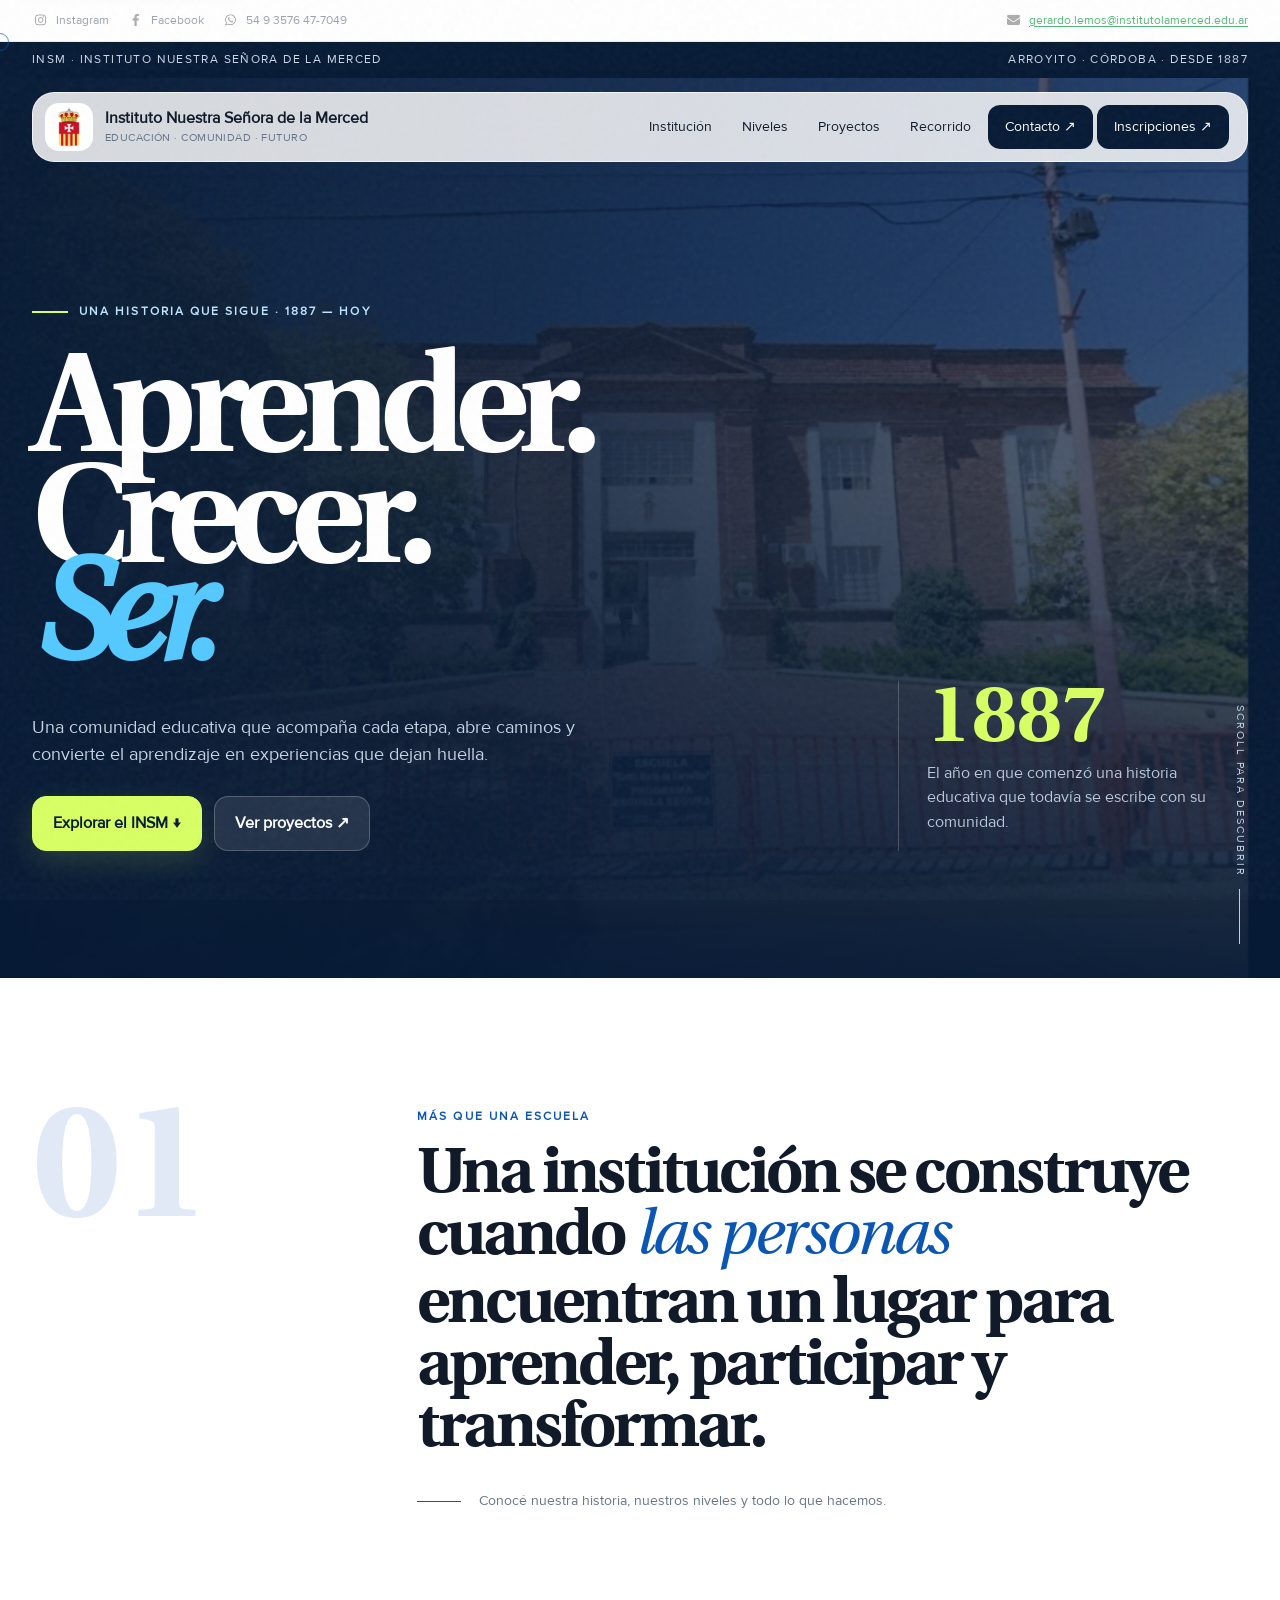
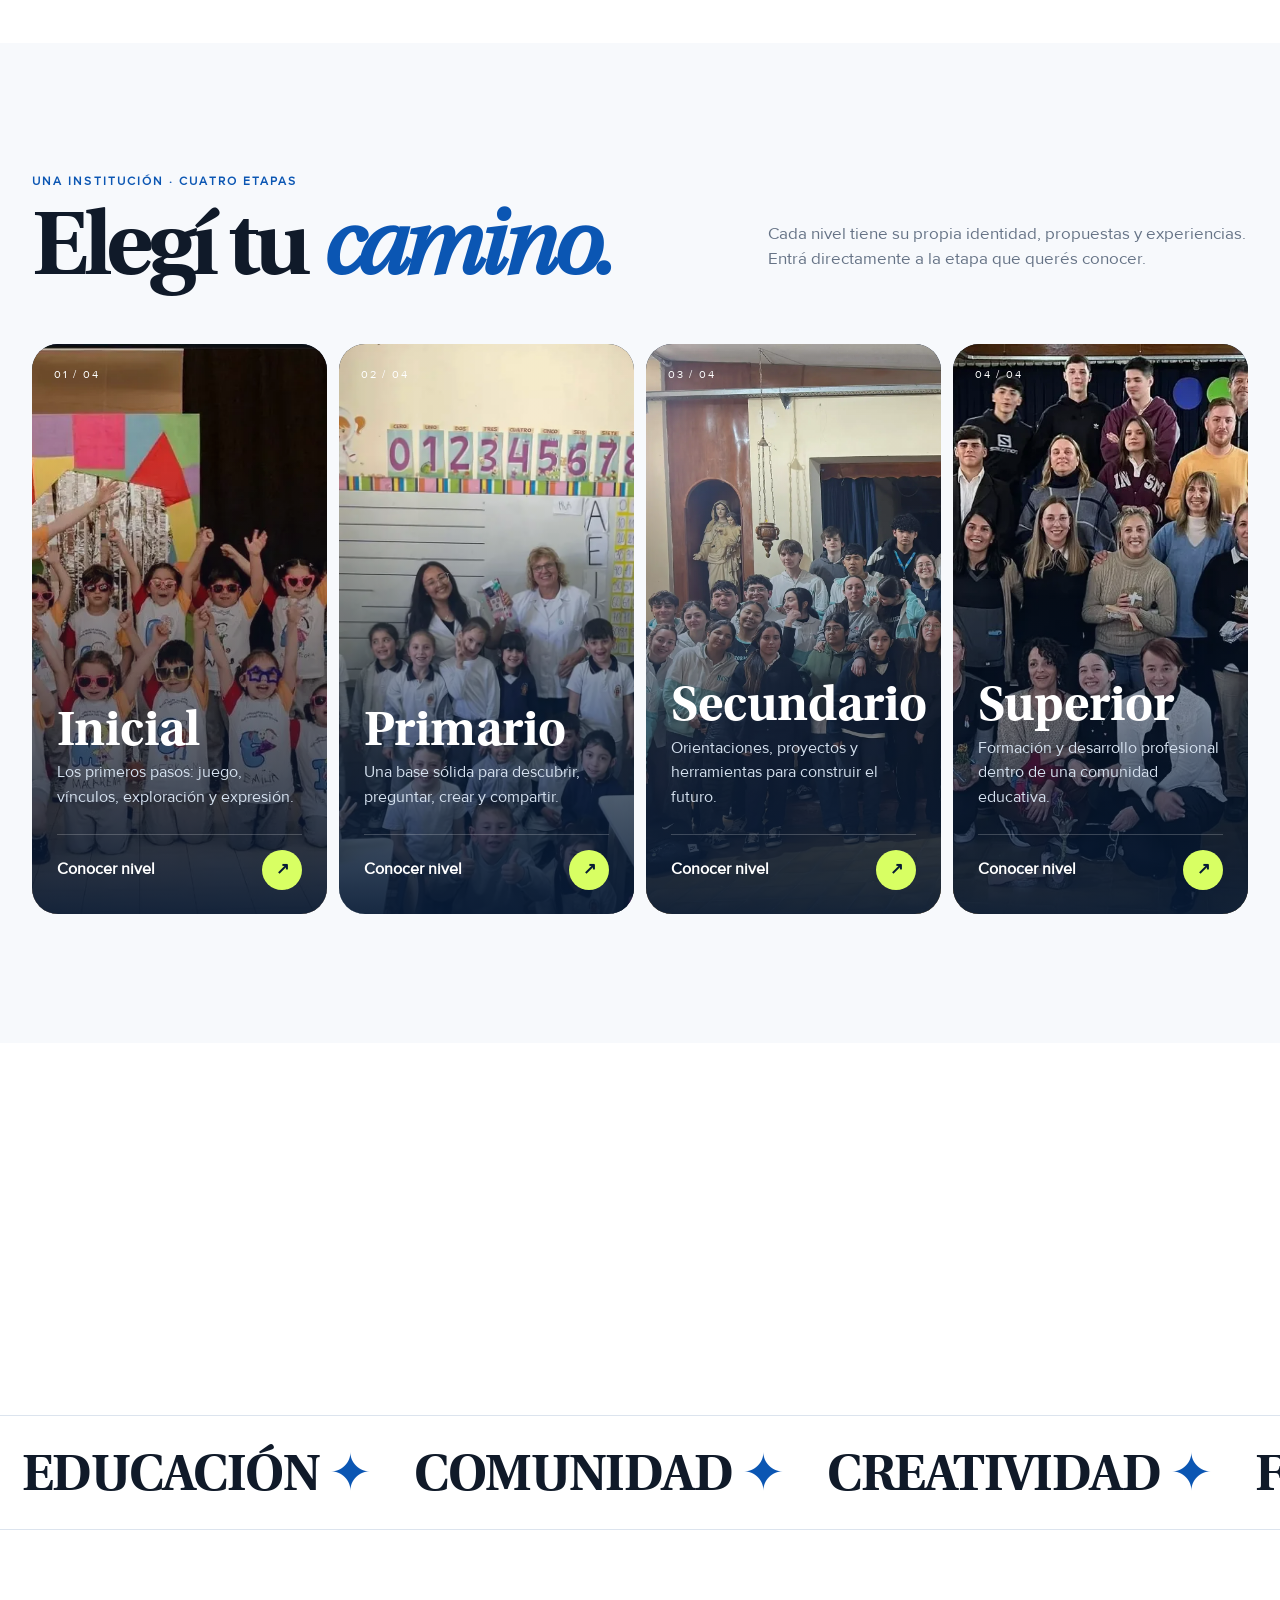
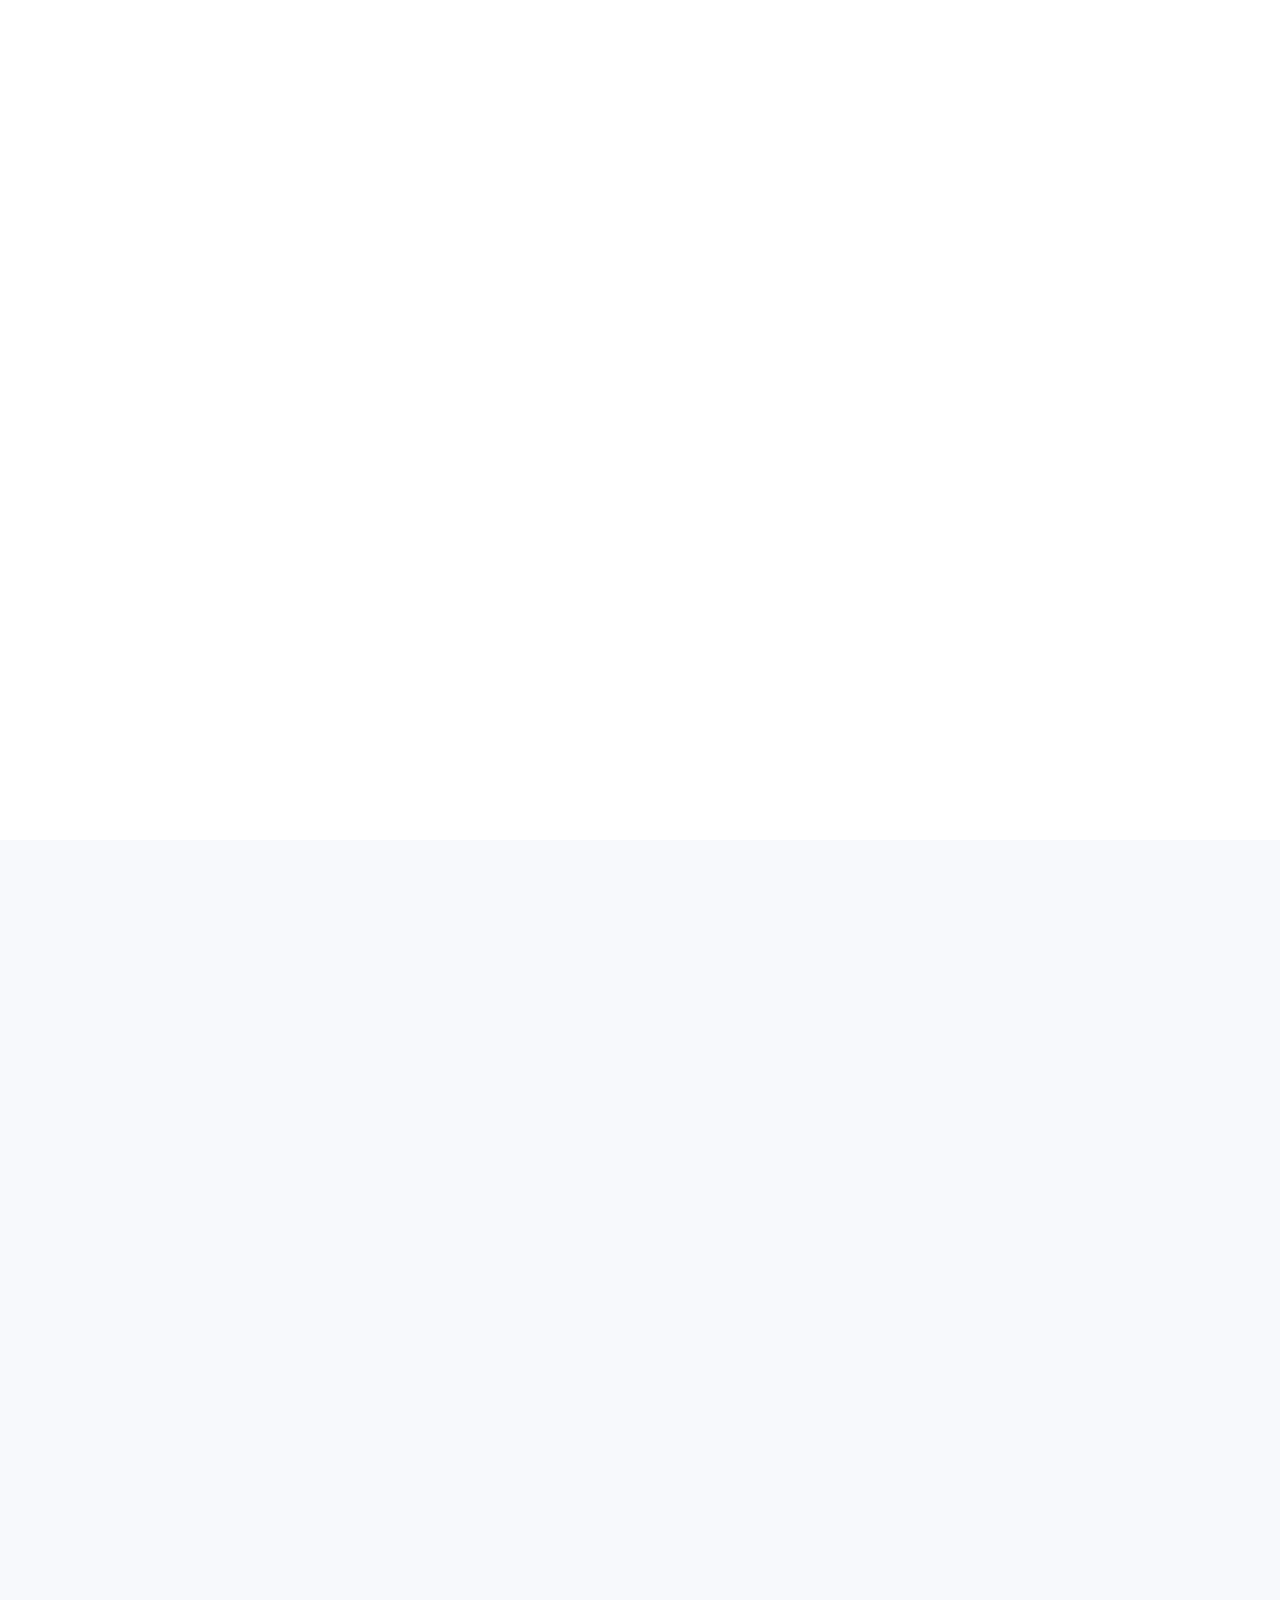
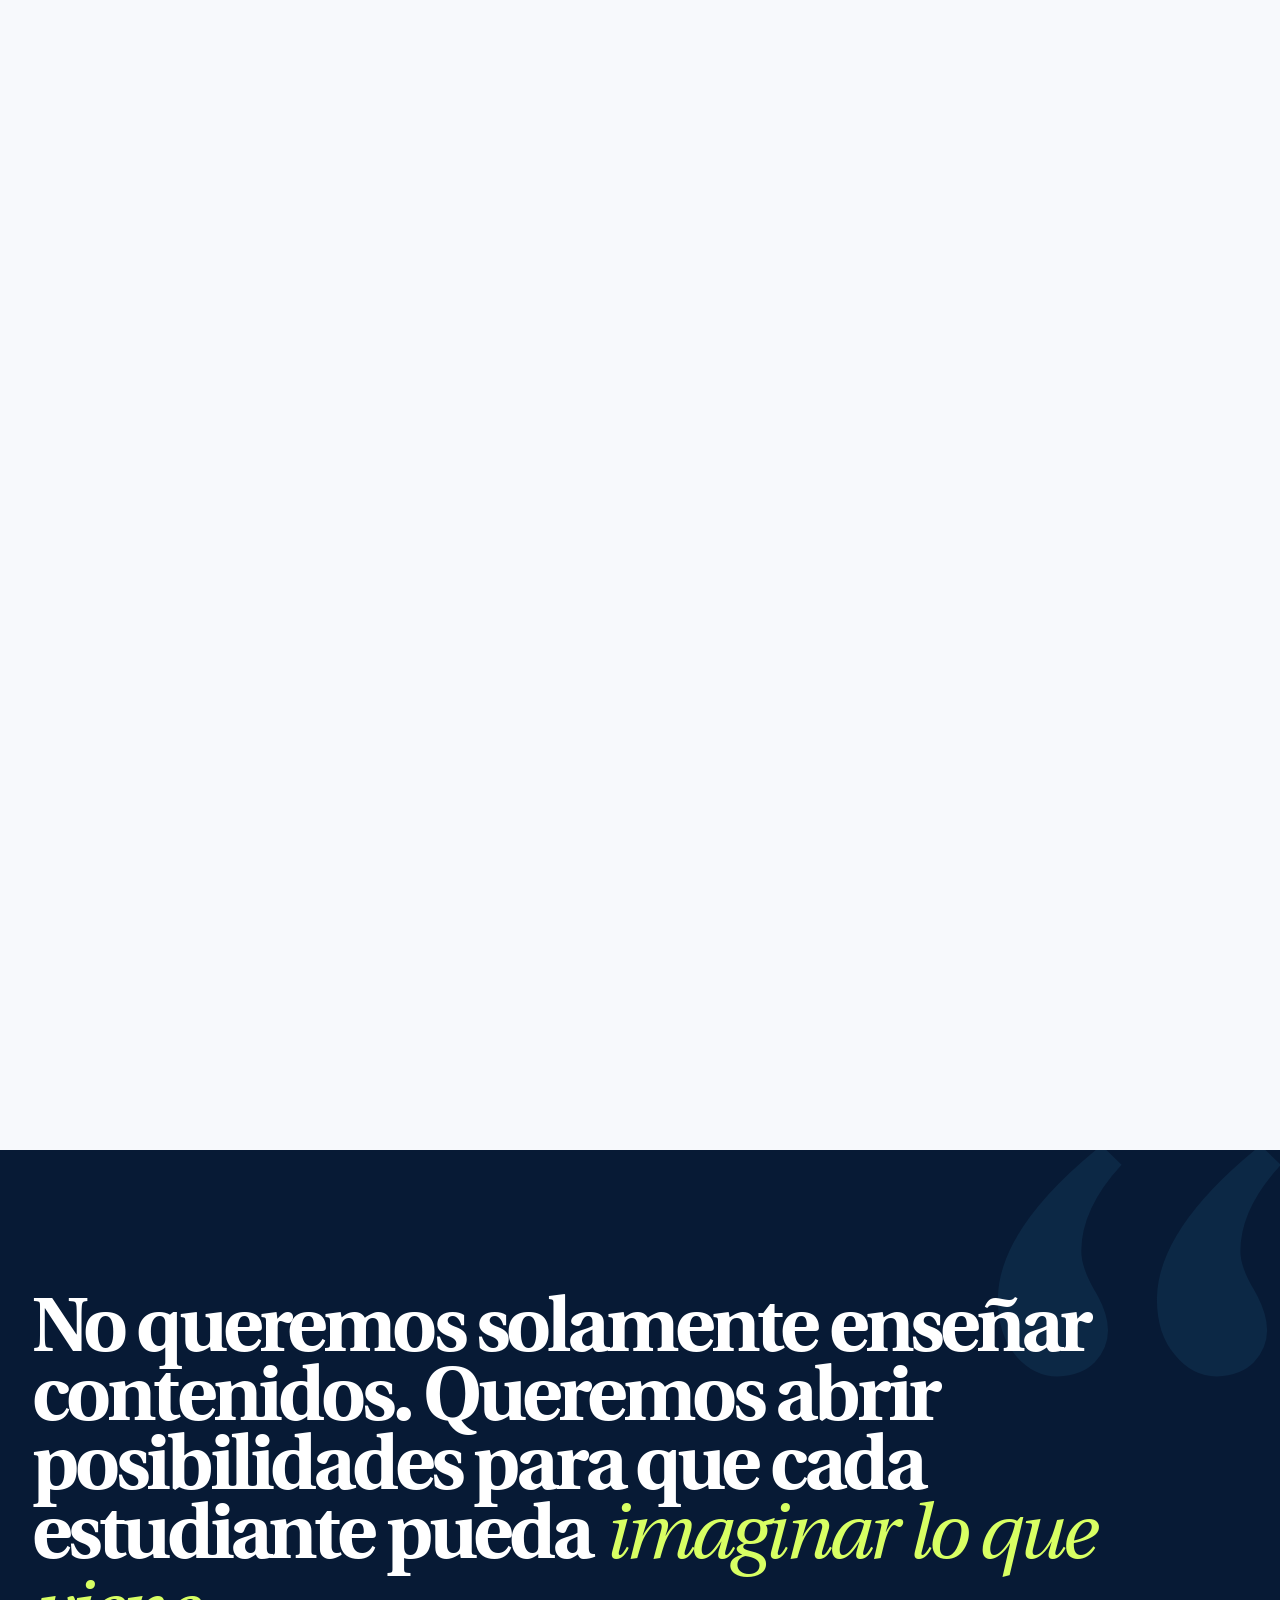
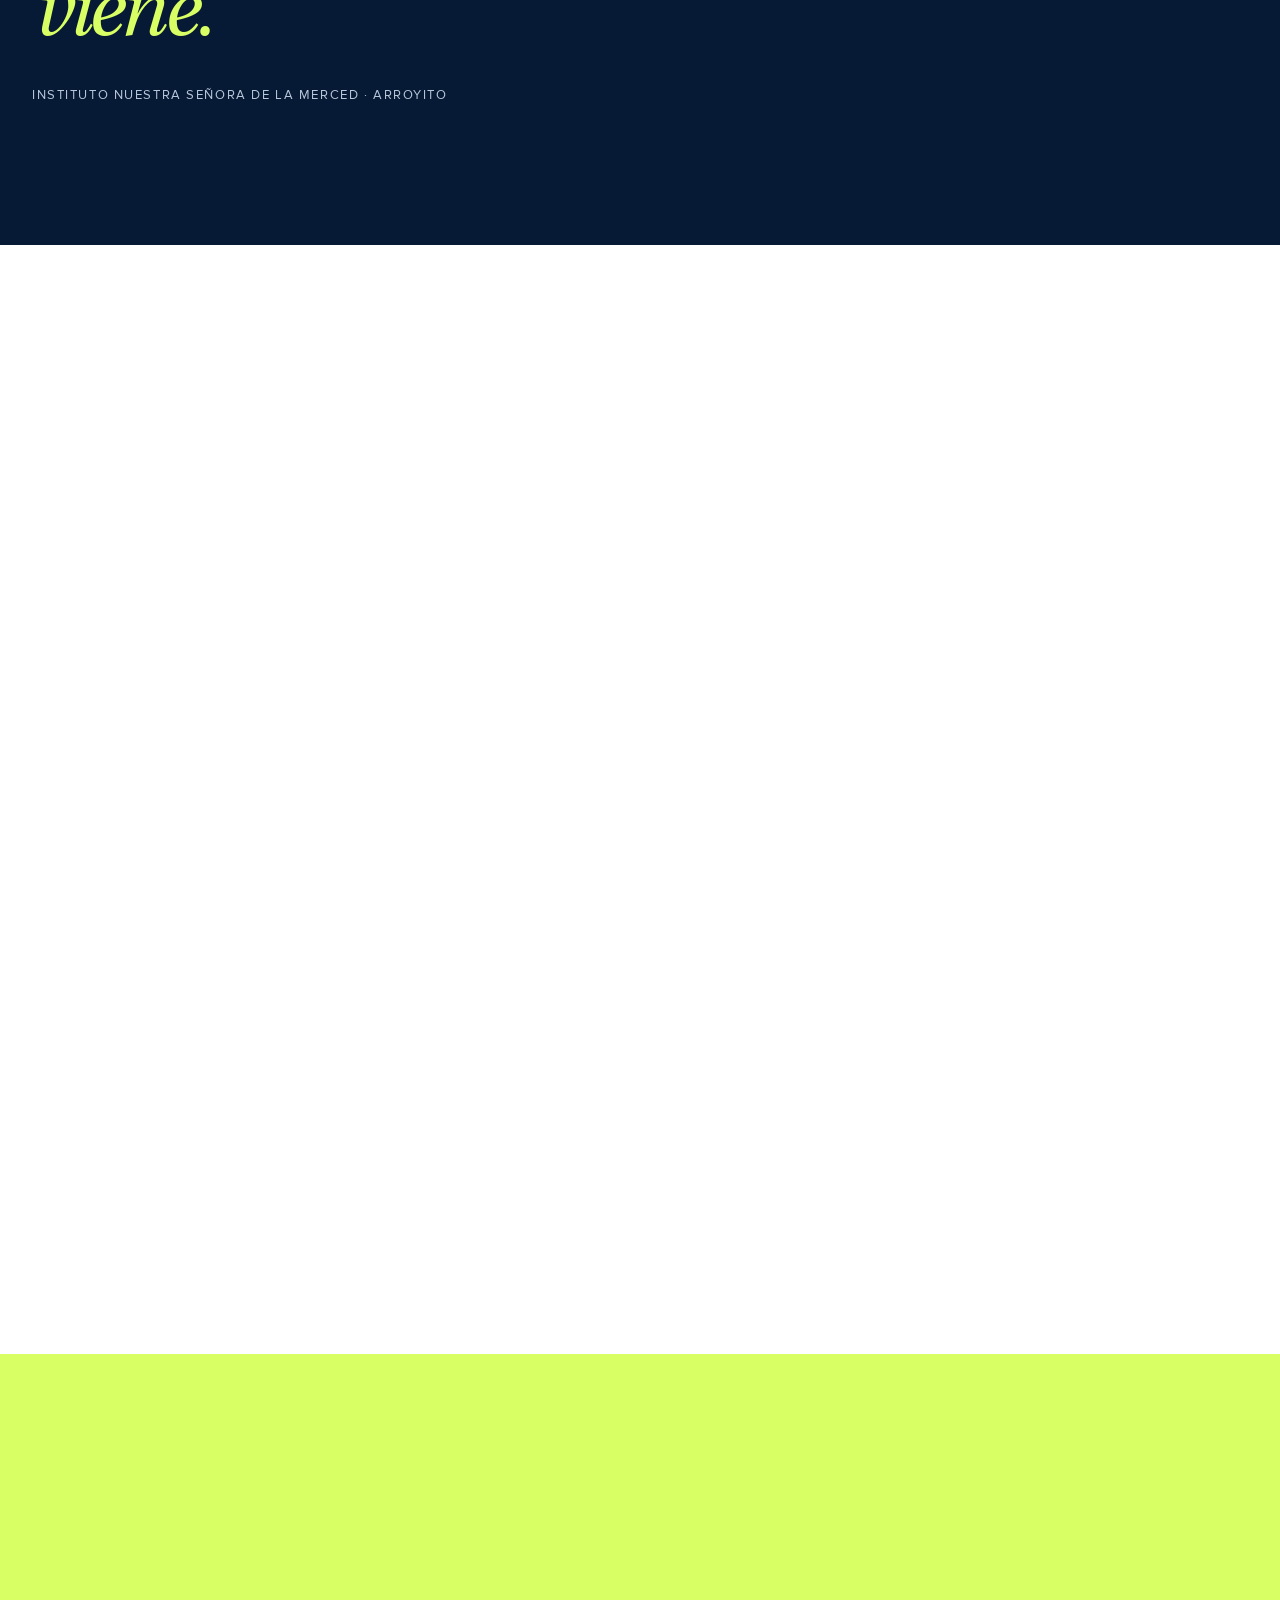
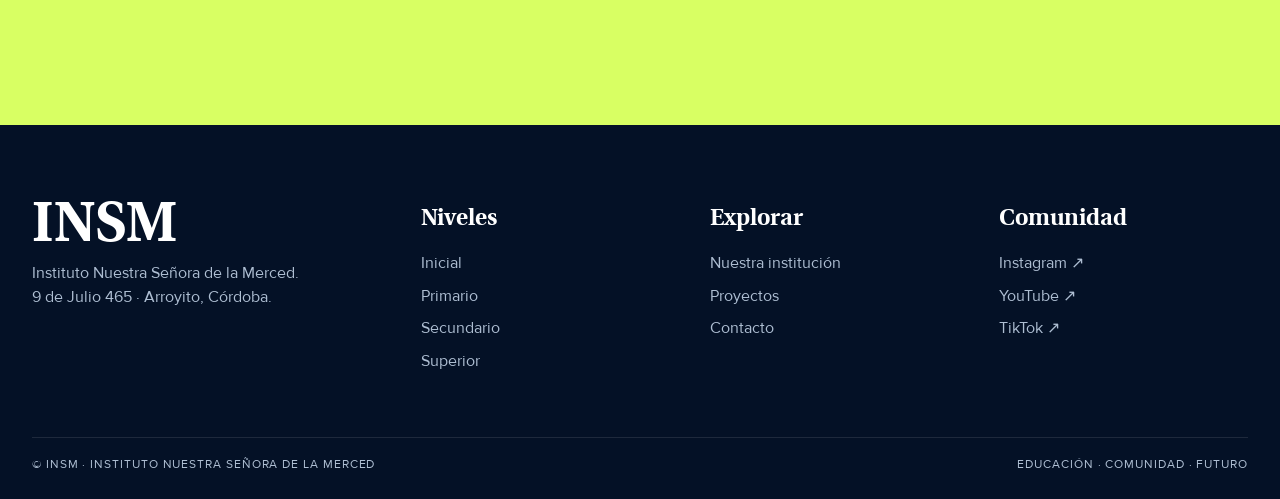
==== index.html @ e82632fb "." ====
<!DOCTYPE html>

<html lang="es">
<head>
<meta charset="utf-8"/>
<meta content="width=device-width, initial-scale=1" name="viewport"/>
<title>INSM · Instituto Nuestra Señora de la Merced · Arroyito</title>
<link href="img/favicon.ico" rel="icon"/>
<link href="modern.css" rel="stylesheet"/>
<meta content="Instituto Nuestra Señora de la Merced de Arroyito, Córdoba. Educación, comunidad, niveles educativos, proyectos e inscripciones." name="description"/><meta content="index,follow,max-image-preview:large" name="robots"/><meta content="#071a35" name="theme-color"/><link href="https://insm.vercel.app/" rel="canonical"/><meta content="website" property="og:type"/><meta content="INSM · Instituto Nuestra Señora de la Merced · Arroyito" property="og:title"><meta content="Instituto Nuestra Señora de la Merced de Arroyito, Córdoba. Educación · Comunidad · Futuro." property="og:description"/><meta content="https://insm.vercel.app/" property="og:url"/><meta content="https://insm.vercel.app/img/entrada.webp" property="og:image"/><meta content="summary_large_image" name="twitter:card"/><meta content="INSM · Instituto Nuestra Señora de la Merced" name="twitter:title"/><meta content="Instituto Nuestra Señora de la Merced · Arroyito, Córdoba" name="twitter:description"/><meta content="https://insm.vercel.app/img/entrada.webp" name="twitter:image"/><script type="application/ld+json">{"@context":"https://schema.org","@type":"EducationalOrganization","name":"Instituto Nuestra Señora de la Merced","alternateName":"INSM","url":"https://insm.vercel.app/","address":{"@type":"PostalAddress","streetAddress":"9 de Julio 465","addressLocality":"Arroyito","addressRegion":"Córdoba","addressCountry":"AR"}}</script></meta><meta content="light" name="color-scheme"/></head>
<body><a class="skip-link" href="#contenido">Saltar al contenido principal</a>
<!-- =========================================
         BARRA SOCIAL Y CONTACTO
    ========================================== -->
<div class="social-contact-bar">
<div class="container social-contact-shell">
<div class="social-group">
<a aria-label="Instagram" href="https://www.instagram.com/mercedariasarroyito/" rel="noopener" target="_blank"><img alt="Instagram" decoding="async" height="64" loading="lazy" src="img/social/instagram.webp" width="64"/>
<span>Instagram</span>
</a>
<a aria-label="Facebook" href="https://www.facebook.com/estilomercedarioarroyito" rel="noopener" target="_blank"><img alt="Facebook" decoding="async" height="64" loading="lazy" src="img/social/facebook.webp" width="64"/>
<span>Facebook</span>
</a>
<a aria-label="WhatsApp" href="https://wa.me/5493576477049" rel="noopener" target="_blank"><img alt="WhatsApp" decoding="async" height="64" loading="lazy" src="img/social/whatsapp.webp" width="64"/>
<span>54 9 3576 47-7049</span>
</a>
</div>
<div class="contact-group">
<a aria-label="Correo electrónico" href="mailto:gerardo.lemos@institutolamerced.edu.ar">
<img alt="Gmail" decoding="async" height="64" loading="lazy" src="img/social/gmail.webp" width="64"/>
<span>
                        gerardo.lemos@institutolamerced.edu.ar
                    </span>
</a>
</div>
</div>
</div>
<div class="progress"></div>
<div class="cursor"></div>
<!-- =========================================
         LÍNEA SUPERIOR
    ========================================== -->
<div class="topline">
<div class="container">
<span>
                INSM · Instituto Nuestra Señora de la Merced
            </span>
<span>
                Arroyito · Córdoba · Desde 1887
            </span>
</div>
</div>
<!-- =========================================
         NAVEGACIÓN
    ========================================== -->
<header class="site-nav">
<div class="container nav-shell">
<a class="brand" href="index.html">
<img alt="INSM" class="brand-mark" decoding="async" fetchpriority="high" height="1800" loading="eager" src="img/logo.webp" width="959"/>
<span class="brand-text">

                    Instituto Nuestra Señora de la Merced

                    <small>
                        EDUCACIÓN · COMUNIDAD · FUTURO
                    </small>
</span>
</a>
<nav aria-label="Navegación principal" class="nav-links">
<a href="NuestroColegio.html">
                    Institución
                </a>
<a href="index.html#niveles">
                    Niveles
                </a>
<a href="Proyectos.html">
                    Proyectos
                </a>
<a href="index.html#recorrido">
                    Recorrido
                </a>
<a class="nav-cta" href="Contacto.html">
                    Contacto ↗
                </a>
<a class="nav-cta" href="Inscripciones.html">
                    Inscripciones ↗
                </a>
</nav>
<button aria-controls="mobileMenu" aria-expanded="false" aria-label="Abrir menú" class="menu-toggle" type="button">
                ☰
            </button>
</div>
</header>
<!-- =========================================
         MENÚ MOBILE
    ========================================== -->
<div class="mobile-menu" id="mobileMenu">
<a href="NuestroColegio.html">
            Institución
        </a>
<a href="index.html#niveles">
            Niveles
        </a>
<a href="Proyectos.html">
            Proyectos
        </a>
<a href="index.html#recorrido">
            Recorrido
        </a>
<a href="Contacto.html">
            Contacto
        </a>
</div>
<main id="contenido">
<!-- =========================================
             HERO
        ========================================== -->
<section class="hero">
<div class="hero-bg">
<img alt="Entrada del Instituto Nuestra Señora de la Merced" data-parallax="" decoding="async" fetchpriority="high" height="697" loading="eager" src="img/entrada.webp" width="1366"/>
</div>
<div class="container hero-grid">
<div class="reveal">
<div class="eyebrow">
                        Una historia que sigue · 1887 — hoy
                    </div>
<h1>
<span class="line">
                            Aprender.
                        </span>
<span class="line">
                            Crecer.
                        </span>
<span class="line blue">
                            Ser.
                        </span>
</h1>
<p class="hero-copy">
                        Una comunidad educativa que acompaña cada etapa,
                        abre caminos y convierte el aprendizaje en
                        experiencias que dejan huella.
                    </p>
<div class="hero-actions">
<a class="btn btn-primary" href="#niveles">
                            Explorar el INSM ↓
                        </a>
<a class="btn btn-ghost" href="Proyectos.html">
                            Ver proyectos ↗
                        </a>
</div>
</div>
<div class="hero-side reveal delay-2">
<div class="number">
                        1887
                    </div>
<p>
                        El año en que comenzó una historia educativa
                        que todavía se escribe con su comunidad.
                    </p>
</div>
</div>
<div class="scroll-cue">
                Scroll para descubrir
            </div>
</section>
<!-- =========================================
             MANIFIESTO
        ========================================== -->
<section class="section white">
<div class="container manifesto">
<div class="manifesto-mark">
                    01
                </div>
<div class="reveal">
<div class="section-label">
                        Más que una escuela
                    </div>
<p class="manifesto-text">

                        Una institución se construye cuando
                        <span>las personas</span>
                        encuentran un lugar para aprender,
                        participar y transformar.

                    </p>
<div class="mini-note">
                        Conocé nuestra historia, nuestros niveles
                        y todo lo que hacemos.
                    </div>
</div>
</div>
</section>
<!-- =========================================
             NIVELES EDUCATIVOS
        ========================================== -->
<section class="section" id="niveles">
<div class="container">
<div class="section-head reveal">
<div>
<div class="section-label">
                            Una institución · cuatro etapas
                        </div>
<h2 class="display">
                            Elegí tu <em>camino.</em>
</h2>
</div>
<p class="section-intro">
                        Cada nivel tiene su propia identidad,
                        propuestas y experiencias. Entrá directamente
                        a la etapa que querés conocer.
                    </p>
</div>
<div class="levels">
<!-- NIVEL INICIAL -->
<a class="level-card reveal" data-tilt="" href="NivelInicial.html">
<span class="num">
                            01 / 04
                        </span>
<img alt="Nivel Inicial" decoding="async" height="771" loading="lazy" src="img/sala2.webp" width="1170"/>
<div class="level-card-content">
<h3>
                                Inicial
                            </h3>
<p>
                                Los primeros pasos: juego, vínculos,
                                exploración y expresión.
                            </p>
<div class="go">
<span>
                                    Conocer nivel
                                </span>
<span>
                                    ↗
                                </span>
</div>
</div>
</a>
<!-- NIVEL PRIMARIO -->
<a class="level-card reveal delay-1" data-tilt="" href="NivelPrimario.html">
<span class="num">
                            02 / 04
                        </span>
<img alt="Nivel Primario" decoding="async" height="1180" loading="lazy" src="img/013_0433.webp" width="1170"/>
<div class="level-card-content">
<h3>
                                Primario
                            </h3>
<p>
                                Una base sólida para descubrir,
                                preguntar, crear y compartir.
                            </p>
<div class="go">
<span>
                                    Conocer nivel
                                </span>
<span>
                                    ↗
                                </span>
</div>
</div>
</a>
<!-- NIVEL SECUNDARIO -->
<a class="level-card reveal delay-2" data-tilt="" href="NivelSecundario.html">
<span class="num">
                            03 / 04
                        </span>
<img alt="Nivel Secundario" decoding="async" height="1800" loading="lazy" src="img/secundario1.webp" width="1013"/>
<div class="level-card-content">
<h3>
                                Secundario
                            </h3>
<p>
                                Orientaciones, proyectos y herramientas
                                para construir el futuro.
                            </p>
<div class="go">
<span>
                                    Conocer nivel
                                </span>
<span>
                                    ↗
                                </span>
</div>
</div>
</a>
<!-- NIVEL SUPERIOR -->
<a class="level-card reveal delay-3" data-tilt="" href="NivelTerciario.html">
<span class="num">
                            04 / 04
                        </span>
<img alt="Nivel Superior" decoding="async" height="824" loading="lazy" src="img/DIA del profesor.webp" width="1139"/>
<div class="level-card-content">
<h3>
                                Superior
                            </h3>
<p>
                                Formación y desarrollo profesional
                                dentro de una comunidad educativa.
                            </p>
<div class="go">
<span>
                                    Conocer nivel
                                </span>
<span>
                                    ↗
                                </span>
</div>
</div>
</a>
</div>
</div>
</section>
<!-- =========================================
             INSCRIPCIONES
        ========================================== -->
<section class="section white">
<div class="container cta-grid">
<div>
<div class="section-label">
                        Nuevo ingreso
                    </div>
<h2>
                        ¿Querés <em>inscribirte?</em>
</h2>
</div>
<div>
<p>
                        Completá una solicitud o consulta de ingreso
                        y elegí entre Inicial, Primario, Secundario
                        o Terciario.
                    </p>
<a class="btn btn-dark" href="Inscripciones.html">
                        Solicitar información ↗
                    </a>
</div>
</div>
</section>
<!-- =========================================
             MARQUEE
        ========================================== -->
<div class="marquee">
<div class="marquee-track">
<span class="marquee-item">
                    EDUCACIÓN <i>✦</i>
</span>
<span class="marquee-item">
                    COMUNIDAD <i>✦</i>
</span>
<span class="marquee-item">
                    CREATIVIDAD <i>✦</i>
</span>
<span class="marquee-item">
                    FUTURO <i>✦</i>
</span>
<span class="marquee-item">
                    EDUCACIÓN <i>✦</i>
</span>
<span class="marquee-item">
                    COMUNIDAD <i>✦</i>
</span>
<span class="marquee-item">
                    CREATIVIDAD <i>✦</i>
</span>
<span class="marquee-item">
                    FUTURO <i>✦</i>
</span>
</div>
</div>
<!-- =========================================
             HISTORIA
        ========================================== -->
<section class="section white">
<div class="container story">
<div class="story-media reveal">
<img alt="Historia del instituto" decoding="async" height="1492" loading="lazy" src="img/Historia.webp" width="930"/>
<div class="story-sticker">
                        DESDE<br/>
                        1887<br/>
                        ✦
                    </div>
</div>
<div class="story-copy reveal delay-1">
<div class="section-label">
                        Nuestra historia
                    </div>
<h3>
                        Una trayectoria que
                        <em>no se queda quieta.</em>
</h3>
<p>
                        El Instituto Nuestra Señora de la Merced nace
                        el 1º de octubre de 1887, fruto de la vocación
                        del Padre José León Torres. Junto a diez
                        religiosas, inició una misión educativa basada
                        en la formación integral y en los valores
                        mercedarios.
                    </p>
<p>
                        Con el paso del tiempo, la institución creció
                        junto a Arroyito, incorporando nuevas propuestas,
                        espacios y generaciones que hicieron de la
                        comunidad parte esencial de su identidad.
                    </p>
<div class="stats">
<div class="stat">
<strong data-count="1887">
                                0
                            </strong>
<span>
                                Año de fundación
                            </span>
</div>
<div class="stat">
<strong>
                                4
                            </strong>
<span>
                                Niveles educativos
                            </span>
</div>
<div class="stat">
<strong>
                                ∞
                            </strong>
<span>
                                Historias compartidas
                            </span>
</div>
</div>
<div class="hero-actions">
<a class="btn btn-dark" href="NuestroColegio.html">
                            Recorrer nuestra historia ↗
                        </a>
</div>
</div>
</div>
</section>
<!-- =========================================
             PROYECTOS
        ========================================== -->
<section class="section">
<div class="container">
<div class="section-head reveal">
<div>
<div class="section-label">
                            Aprender haciendo
                        </div>
<h2 class="display">
                            Ideas que se
                            <em>vuelven realidad.</em>
</h2>
</div>
<a class="btn btn-dark" href="Proyectos.html">
                        Ver todos los proyectos ↗
                    </a>
</div>
<div class="projects" id="projectStrip">
<article class="project-card">
<img alt="Proyecto INSM" decoding="async" height="1125" loading="lazy" src="img/Convivencia.webp" width="1500"/>
<div class="project-body">
<div class="project-meta">
<span>
                                    INSM
                                </span>
<span>
                                    Proyecto
                                </span>
</div>
<h3>
                                Explorá lo que hacen nuestros
                                estudiantes.
                            </h3>
<p>
                                Producciones, experiencias y propuestas
                                que cruzan materias, creatividad y
                                comunidad.
                            </p>
<a class="project-link" href="Proyectos.html">
                                Descubrir
                            </a>
</div>
</article>
</div>
<div class="drag-note">
                    ← Arrastrá para explorar →
                </div>
</div>
</section>
<!-- =========================================
             COMUNIDAD
        ========================================== -->
<section class="split-image">
<div class="photo" style="background-image:url('img/Convivencia.webp')"></div>
<div class="content">
<div class="section-label">
                    Comunidad
                </div>
<h3>
                    Acá, aprender también es
                    <em>compartir.</em>
</h3>
<p>
                    La vida institucional se construye en encuentros,
                    proyectos, viajes, celebraciones, deportes, arte
                    y cada momento que conecta a quienes forman parte
                    del INSM.
                </p>
<div class="pill-row">
<span class="pill">
                        Convivencia
                    </span>
<span class="pill">
                        Arte
                    </span>
<span class="pill">
                        Deporte
                    </span>
<span class="pill">
                        Viajes
                    </span>
<span class="pill">
                        Proyectos
                    </span>
</div>
</div>
</section>
<!-- =========================================
             FRASE
        ========================================== -->
<section class="quote-section">
<div class="container">
<div class="quote reveal">

                    No queremos solamente enseñar contenidos.
                    Queremos abrir posibilidades para que cada
                    estudiante pueda
                    <em>imaginar lo que viene.</em>
</div>
<div class="quote-author">
                    Instituto Nuestra Señora de la Merced · Arroyito
                </div>
</div>
</section>
<!-- =========================================
             RECORRIDO VIRTUAL
        ========================================== -->
<section class="section tour" id="recorrido">
<div class="container">
<div class="section-head reveal">
<div>
<div class="section-label">
                            Conocé nuestros espacios
                        </div>
<h2 class="display">
                            Entrá al <em>INSM.</em>
</h2>
</div>
<p class="section-intro">
                        Recorré virtualmente el establecimiento y
                        descubrí sus espacios desde cualquier
                        dispositivo.
                    </p>
</div>
<div class="tour-frame">
<iframe loading="lazy" src="PrismaWeb/index.html" title="Recorrido virtual INSM"></iframe>
</div>
<div class="tour-controls">
<span>
                        RECORRIDO VIRTUAL
                    </span>
<span>
                        Movete · Explorá · Descubrí
                    </span>
</div>
</div>
</section>
<!-- =========================================
             CONTACTO
        ========================================== -->
<section class="cta">
<div class="container cta-grid">
<div>
<div class="section-label">
                        ¿Querés conocer más?
                    </div>
<h2>
                        Hablemos.
                    </h2>
</div>
<div>
<p>
                        Encontrá la información de contacto,
                        ubicación y canales de comunicación de
                        nuestra comunidad educativa.
                    </p>
<a class="btn" href="Contacto.html">
                        Ir a contacto ↗
                    </a>
</div>
</div>
</section>
</main>
<!-- =========================================
         FOOTER
    ========================================== -->
<footer class="footer">
<div class="container footer-grid">
<div>
<div class="footer-brand">
                    INSM
                </div>
<p>
                    Instituto Nuestra Señora de la Merced.<br/>
                    9 de Julio 465 · Arroyito, Córdoba.
                </p>
</div>
<div>
<h3>
                    Niveles
                </h3>
<a href="NivelInicial.html">
                    Inicial
                </a>
<a href="NivelPrimario.html">
                    Primario
                </a>
<a href="NivelSecundario.html">
                    Secundario
                </a>
<a href="NivelTerciario.html">
                    Superior
                </a>
</div>
<div>
<h3>
                    Explorar
                </h3>
<a href="NuestroColegio.html">
                    Nuestra institución
                </a>
<a href="Proyectos.html">
                    Proyectos
                </a>
<a href="Contacto.html">
                    Contacto
                </a>
</div>
<div>
<h3>
                    Comunidad
                </h3>
<a href="https://www.instagram.com/mercedariasarroyito/" rel="noopener" target="_blank">
                    Instagram ↗
                </a>
<a href="https://www.youtube.com/@INSM.DIGITAL" rel="noopener" target="_blank">
                    YouTube ↗
                </a>
<a href="https://www.tiktok.com/@insm.digital" rel="noopener" target="_blank">
                    TikTok ↗
                </a>
</div>
</div>
<div class="container footer-bottom">
<span>
                © INSM · Instituto Nuestra Señora de la Merced
            </span>
<span>
                Educación · Comunidad · Futuro
            </span>
</div>
</footer>
<!-- =========================================
         JAVASCRIPT GENERAL
    ========================================== -->
<script src="site.js"></script>
<!-- =========================================
         CARGA DINÁMICA DE PROYECTOS
    ========================================== -->
<script>

        fetch('templates/data/index-proyectos.json')

            .then(response => response.json())

            .then(data => {

                const arr = Array.isArray(data)
                    ? data
                    : (
                        data.projects ||
                        data.proyectos ||
                        []
                    );


                const el =
                    document.getElementById('projectStrip');


                el.innerHTML = arr
                    .slice(0, 6)
                    .map((p, i) => `

                        <a
                            class="project-card reveal visible"
                            data-tilt
                            href="templates/Proyecto.html?id=${p.id}"
                        >

                            <img
                                src="${p.image || 'img/Convivencia.webp'}"
                                alt="${p.title || 'Proyecto'}"
                                loading="lazy"
                            >


                            <div class="project-body">

                                <div class="project-meta">

                                    <span>
                                        ${p.displayDate || ''}
                                    </span>

                                    <span>
                                        ${String(i + 1).padStart(2, '0')}
                                    </span>

                                </div>


                                <h3>
                                    ${p.title || 'Proyecto'}
                                </h3>


                                <p>
                                    ${p.summary || ''}
                                </p>


                                <span class="project-link">
                                    Ver proyecto
                                </span>

                            </div>

                        </a>

                    `)
                    .join('');

            })

            .catch(() => {});

    </script>
</body>
</html>
---- modern.css ----
@font-face{font-family:Proxima;src:url('fonts/ProximaNova-Regular.woff2') format('woff2');font-weight:400;font-style:normal;font-display:swap}
@font-face{font-family:Heuristica;src:url('fonts/Heuristica-Bold.woff2') format('woff2');font-weight:800;font-style:normal;font-display:swap}
@font-face{font-family:Heuristica;src:url('fonts/Heuristica-Italic.woff2') format('woff2');font-weight:400;font-style:italic;font-display:swap}
:root{--navy:#071a35;--blue:#0b56b3;--cyan:#54c9ff;--sky:#eaf5ff;--paper:#f7f9fc;--white:#fff;--ink:#101a29;--muted:#667386;--line:#dce4ee;--lime:#d8ff63;--coral:#ff765b;--radius:34px;--ease:cubic-bezier(.2,.8,.2,1);--shadow:0 28px 80px rgba(7,26,53,.14)}
*{box-sizing:border-box}html{scroll-behavior:smooth}body{margin:0;background:var(--paper);color:var(--ink);font-family:Proxima,Arial,sans-serif;line-height:1.55;overflow-x:hidden}body:before{content:"";position:fixed;inset:0;pointer-events:none;z-index:9999;opacity:.055;background-image:url("data:image/svg+xml,%3Csvg viewBox='0 0 180 180' xmlns='http://www.w3.org/2000/svg'%3E%3Cfilter id='n'%3E%3CfeTurbulence type='fractalNoise' baseFrequency='.9' numOctaves='3' stitchTiles='stitch'/%3E%3C/filter%3E%3Crect width='100%25' height='100%25' filter='url(%23n)' opacity='.8'/%3E%3C/svg%3E")}a{color:inherit;text-decoration:none}img{display:block;max-width:100%}button{font:inherit}.container{width:min(1280px,calc(100% - 64px));margin:auto}.topline{height:36px;background:var(--navy);color:#cbd8e9;font-size:.72rem;letter-spacing:.12em;text-transform:uppercase;display:flex;align-items:center}.topline .container{display:flex;justify-content:space-between}.site-nav{position:fixed;top:36px;left:0;right:0;z-index:1000;padding:14px 0;transition:.45s var(--ease)}.site-nav.scrolled{top:0;padding:9px 0}.nav-shell{height:70px;background:rgba(255,255,255,.84);backdrop-filter:blur(22px);border:1px solid rgba(255,255,255,.7);box-shadow:0 12px 40px rgba(7,26,53,.08);border-radius:22px;padding:0 18px 0 12px;display:flex;align-items:center;gap:28px}.brand{display:flex;align-items:center;gap:12px;min-width:270px}.brand-mark{width:48px;height:48px;border-radius:14px;object-fit:contain;background:#fff;padding:4px}.brand-text{font-weight:800;font-size:.98rem;line-height:1.05}.brand-text small{display:block;font-weight:400;color:var(--muted);font-size:.68rem;letter-spacing:.04em;margin-top:5px}.nav-links{display:flex;align-items:center;gap:4px;margin-left:auto}.nav-links>a{font-size:.86rem;padding:10px 13px;border-radius:12px;transition:.25s}.nav-links>a:hover{background:var(--sky);color:var(--blue)}.nav-cta{background:var(--navy)!important;color:white!important;padding:11px 17px!important}.menu-toggle{display:none;border:0;background:var(--navy);color:#fff;border-radius:13px;width:45px;height:45px}.mobile-menu{position:fixed;top:116px;left:20px;right:20px;z-index:999;background:#fff;border:1px solid var(--line);border-radius:22px;padding:16px;box-shadow:var(--shadow);display:none}.mobile-menu.open{display:grid;gap:7px}.mobile-menu a{padding:13px 15px;border-radius:13px;background:var(--paper)}
.progress{position:fixed;top:0;left:0;height:3px;background:var(--lime);z-index:2000;width:0;transform-origin:left}.cursor{position:fixed;width:18px;height:18px;border:1px solid rgba(11,86,179,.65);border-radius:50%;pointer-events:none;z-index:3000;transform:translate(-50%,-50%);transition:width .2s,height .2s,background .2s;display:none}.cursor.big{width:60px;height:60px;background:rgba(84,201,255,.12)}
.hero{min-height:100svh;background:var(--navy);color:white;position:relative;display:flex;align-items:flex-end;overflow:hidden;padding:170px 0 72px}.hero-bg{position:absolute;inset:0;overflow:hidden}.hero-bg img{position:absolute;inset:-4%;width:108%;height:108%;object-fit:cover;opacity:.43;filter:saturate(.9);transform:scale(1.02)}.hero-bg:after{content:"";position:absolute;inset:0;background:linear-gradient(90deg,rgba(7,26,53,.98) 0%,rgba(7,26,53,.72) 38%,rgba(7,26,53,.22) 100%),linear-gradient(0deg,rgba(7,26,53,.9),transparent 55%)}.hero-grid{position:relative;z-index:2;display:grid;grid-template-columns:minmax(0,1.25fr) minmax(280px,.55fr);gap:70px;align-items:end}.eyebrow{display:flex;align-items:center;gap:11px;text-transform:uppercase;letter-spacing:.18em;font-size:.72rem;font-weight:800;color:#bfe4ff}.eyebrow:before{content:"";width:36px;height:2px;background:var(--lime)}.hero h1{font-family:Heuristica,serif;font-size:clamp(5rem,11vw,11.5rem);font-weight:800;line-height:.79;letter-spacing:-.07em;margin:25px 0 34px;max-width:1000px}.hero h1 .line{display:block}.hero h1 .blue{color:var(--cyan);font-style:italic}.hero-copy{font-size:1.1rem;color:#c7d4e5;max-width:600px}.hero-actions{display:flex;gap:12px;flex-wrap:wrap;margin-top:28px}.btn{display:inline-flex;align-items:center;justify-content:center;gap:10px;border-radius:14px;padding:14px 20px;border:1px solid var(--line);font-weight:800;transition:transform .25s var(--ease),background .25s,color .25s,box-shadow .25s}.btn:hover{transform:translateY(-3px)}.btn-primary{background:var(--lime);border-color:var(--lime);color:var(--navy);box-shadow:0 10px 30px rgba(216,255,99,.15)}.btn-dark{background:var(--navy);color:#fff;border-color:var(--navy)}.btn-ghost{background:rgba(255,255,255,.1);border-color:rgba(255,255,255,.22);color:#fff}.hero-side{border-left:1px solid rgba(255,255,255,.2);padding-left:28px}.hero-side .number{font-family:Heuristica;font-size:5rem;line-height:.8;color:var(--lime)}.hero-side p{color:#bac9dc;max-width:280px}.scroll-cue{position:absolute;right:32px;bottom:34px;z-index:3;writing-mode:vertical-rl;text-transform:uppercase;letter-spacing:.18em;font-size:.67rem;color:#bcd0e5;display:flex;gap:12px;align-items:center}.scroll-cue:after{content:"";height:55px;width:1px;background:#bcd0e5}
.section{padding:130px 0}.section.white{background:#fff}.section.dark{background:var(--navy);color:#fff}.section.blue{background:var(--blue);color:#fff}.section-head{display:flex;justify-content:space-between;gap:50px;align-items:end;margin-bottom:54px}.section-label{font-size:.72rem;text-transform:uppercase;letter-spacing:.18em;font-weight:800;color:var(--blue);margin-bottom:13px}.dark .section-label,.blue .section-label{color:var(--lime)}h2.display{font-family:Heuristica;font-size:clamp(3.5rem,7vw,7.5rem);line-height:.86;letter-spacing:-.06em;margin:0}h2.display em{color:var(--blue);font-style:italic}.dark h2.display em,.blue h2.display em{color:var(--cyan)}.section-intro{max-width:480px;color:var(--muted);font-size:1.04rem}.dark .section-intro,.blue .section-intro{color:#c8d7e8}
.manifesto{display:grid;grid-template-columns:.55fr 1.45fr;gap:70px;align-items:start}.manifesto-mark{font-family:Heuristica;font-size:10rem;line-height:.65;color:var(--blue);opacity:.12}.manifesto-text{font-family:Heuristica;font-size:clamp(2.6rem,5vw,5.5rem);line-height:.97;letter-spacing:-.045em;margin:0}.manifesto-text span{color:var(--blue);font-style:italic}.mini-note{margin-top:35px;display:flex;gap:18px;align-items:center;color:var(--muted);font-size:.9rem}.mini-note:before{content:"";width:44px;height:1px;background:var(--blue)}
.levels{display:grid;grid-template-columns:repeat(4,1fr);gap:12px}.level-card{min-height:570px;position:relative;overflow:hidden;border-radius:26px;color:#fff;background:var(--navy);isolation:isolate}.level-card:nth-child(2){transform:translateY(45px)}.level-card:nth-child(4){transform:translateY(85px)}.level-card:before{content:"";position:absolute;inset:0;background:linear-gradient(180deg,rgba(7,26,53,.02) 20%,rgba(7,26,53,.93) 100%);z-index:1}.level-card img{position:absolute;inset:0;width:100%;height:100%;object-fit:cover;transition:transform .9s var(--ease),filter .5s}.level-card:hover img{transform:scale(1.08);filter:saturate(1.1)}.level-card .num{position:absolute;top:22px;left:22px;z-index:2;font-size:.7rem;letter-spacing:.16em}.level-card-content{position:absolute;left:25px;right:25px;bottom:24px;z-index:2}.level-card h3{font-family:Heuristica;font-size:3rem;line-height:.9;margin:0 0 10px}.level-card p{color:#d5e1ef;min-height:49px;margin:0}.level-card .go{display:flex;align-items:center;justify-content:space-between;margin-top:24px;padding-top:15px;border-top:1px solid rgba(255,255,255,.2);font-weight:800}.go span:last-child{width:40px;height:40px;border-radius:50%;background:var(--lime);color:var(--navy);display:grid;place-items:center;transition:.3s}.level-card:hover .go span:last-child{transform:rotate(-45deg)}
.story{display:grid;grid-template-columns:.85fr 1.15fr;gap:80px;align-items:center}.story-media{position:relative}.story-media img{width:100%;height:650px;object-fit:cover;border-radius:30px}.story-sticker{position:absolute;right:-25px;top:55px;width:135px;height:135px;border-radius:50%;background:var(--lime);color:var(--navy);display:grid;place-items:center;text-align:center;font-weight:800;font-size:.78rem;line-height:1.1;transform:rotate(10deg)}.story-copy h3{font-family:Heuristica;font-size:clamp(2.5rem,5vw,5rem);line-height:.9;margin:0 0 25px;letter-spacing:-.05em}.story-copy p{font-size:1.08rem;color:var(--muted);max-width:620px}.stats{display:grid;grid-template-columns:repeat(3,1fr);gap:10px;margin-top:38px}.stat{padding:20px;border-top:2px solid var(--blue)}.stat strong{font-family:Heuristica;font-size:2.5rem;display:block}.stat span{color:var(--muted);font-size:.82rem}
.marquee{overflow:hidden;border-top:1px solid var(--line);border-bottom:1px solid var(--line);white-space:nowrap;background:#fff}.marquee-track{display:inline-flex;animation:marquee 28s linear infinite;padding:17px 0}.marquee-item{font-family:Heuristica;font-size:clamp(2rem,4vw,4rem);letter-spacing:-.03em;padding:0 22px}.marquee-item i{color:var(--blue);font-style:normal}@keyframes marquee{to{transform:translateX(-50%)}}
.projects-wrap{position:relative}.projects{display:flex;gap:18px;overflow-x:auto;padding:10px 0 45px;scroll-snap-type:x mandatory;scrollbar-width:none;cursor:grab}.projects:active{cursor:grabbing}.projects::-webkit-scrollbar{display:none}.project-card{flex:0 0 min(470px,72vw);scroll-snap-align:start;border-radius:27px;background:#fff;overflow:hidden;box-shadow:0 15px 50px rgba(7,26,53,.1);border:1px solid var(--line);transition:transform .35s var(--ease)}.project-card:hover{transform:translateY(-8px)}.project-card img{height:310px;width:100%;object-fit:cover}.project-body{padding:24px}.project-meta{display:flex;justify-content:space-between;color:var(--blue);font-size:.7rem;text-transform:uppercase;letter-spacing:.13em;font-weight:800}.project-card h3{font-family:Heuristica;font-size:2.35rem;line-height:.94;margin:13px 0}.project-card p{color:var(--muted);margin:0}.project-link{display:inline-flex;margin-top:21px;font-weight:800;color:var(--blue);align-items:center;gap:10px}.project-link:after{content:"↗";font-size:1.2rem}.drag-note{text-align:right;color:var(--muted);font-size:.75rem;text-transform:uppercase;letter-spacing:.14em}
.split-image{display:grid;grid-template-columns:1fr 1fr;min-height:720px}.split-image .photo{background-size:cover;background-position:center;min-height:500px}.split-image .content{padding:100px clamp(35px,8vw,120px);display:flex;flex-direction:column;justify-content:center;background:var(--sky)}.split-image h3{font-family:Heuristica;font-size:clamp(3rem,5vw,6rem);line-height:.88;letter-spacing:-.05em;margin:0 0 25px}.split-image p{max-width:530px;color:var(--muted);font-size:1.05rem}.pill-row{display:flex;gap:8px;flex-wrap:wrap;margin-top:25px}.pill{border:1px solid #cbd8e6;border-radius:999px;padding:8px 13px;font-size:.78rem;background:#fff}
.quote-section{padding:140px 0;background:var(--navy);color:#fff;position:relative;overflow:hidden}.quote-section:before{content:"“";position:absolute;font-family:Heuristica;font-size:45rem;line-height:.6;right:-30px;top:45px;color:rgba(84,201,255,.08)}.quote{position:relative;z-index:1;font-family:Heuristica;font-size:clamp(3rem,6vw,7rem);line-height:.9;letter-spacing:-.05em;max-width:1080px}.quote em{color:var(--lime);font-style:italic}.quote-author{margin-top:35px;color:#b7c7da;font-size:.82rem;letter-spacing:.12em;text-transform:uppercase}
.tour{background:#fff}.tour-frame{background:var(--navy);padding:10px;border-radius:34px;box-shadow:var(--shadow)}.tour-frame iframe{width:100%;height:620px;border:0;border-radius:25px;display:block;background:#10243e}.tour-controls{display:flex;justify-content:space-between;align-items:center;margin-top:18px;color:var(--muted);font-size:.8rem}
.cta{background:var(--lime);color:var(--navy);padding:105px 0}.cta-grid{display:flex;justify-content:space-between;gap:50px;align-items:end}.cta h2{font-family:Heuristica;font-size:clamp(4rem,8vw,9rem);line-height:.78;letter-spacing:-.06em;margin:0}.cta p{max-width:380px;font-size:1rem}.cta .btn{background:var(--navy);border-color:var(--navy);color:#fff}
.footer{background:#041126;color:#aebed2;padding:75px 0 25px}.footer-grid{display:grid;grid-template-columns:1.4fr 1fr 1fr 1fr;gap:40px}.footer h3{color:#fff;font-family:Heuristica;font-size:1.45rem;margin:0 0 15px}.footer a{display:block;margin:8px 0;transition:.2s}.footer a:hover{color:var(--lime);transform:translateX(4px)}.footer-brand{font-family:Heuristica;color:#fff;font-size:3.5rem;line-height:.8}.footer-bottom{border-top:1px solid rgba(255,255,255,.1);margin-top:55px;padding-top:18px;display:flex;justify-content:space-between;font-size:.72rem;letter-spacing:.08em;text-transform:uppercase}
/* interior pages */
.page-hero{min-height:78svh;background:var(--navy);color:#fff;position:relative;display:flex;align-items:end;overflow:hidden;padding:170px 0 75px}.page-hero-bg{position:absolute;inset:0}.page-hero-bg img{width:100%;height:100%;object-fit:cover;opacity:.45}.page-hero-bg:after{content:"";position:absolute;inset:0;background:linear-gradient(90deg,rgba(7,26,53,.97),rgba(7,26,53,.45),rgba(7,26,53,.2)),linear-gradient(0deg,rgba(7,26,53,.85),transparent 60%)}.page-hero-content{position:relative;z-index:2;max-width:950px}.page-hero h1{font-family:Heuristica;font-size:clamp(5rem,11vw,11rem);line-height:.78;letter-spacing:-.07em;margin:22px 0}.page-hero h1 em{color:var(--cyan);font-style:italic}.page-hero p{max-width:650px;color:#c8d6e6;font-size:1.1rem}.section-nav{position:relative;z-index:5;background:#fff;border-bottom:1px solid var(--line);position:sticky;top:0}.section-nav .container{display:flex;gap:4px;overflow:auto}.section-nav a{white-space:nowrap;padding:15px 17px;font-size:.78rem;font-weight:800;color:var(--muted)}.section-nav a:hover{color:var(--blue)}.feature-cards{display:grid;grid-template-columns:repeat(3,1fr);gap:12px}.feature-card{background:#fff;border:1px solid var(--line);border-radius:27px;padding:32px;min-height:270px;transition:.4s var(--ease)}.feature-card:hover{transform:translateY(-7px);box-shadow:var(--shadow)}.feature-card .big-num{font-family:Heuristica;font-size:3.2rem;color:var(--blue);line-height:.8}.feature-card h3{font-family:Heuristica;font-size:2rem;line-height:.9;margin:28px 0 12px}.feature-card p,.feature-card li{color:var(--muted)}.feature-card ul{padding-left:19px}.content-grid{display:grid;grid-template-columns:.75fr 1.25fr;gap:80px}.content-sticky{position:sticky;top:105px;align-self:start}.content-sticky h2{font-family:Heuristica;font-size:clamp(3rem,5vw,5.5rem);line-height:.87;letter-spacing:-.05em;margin:0}.content-body{font-size:1.05rem;color:var(--muted)}.content-body p{margin-top:0;margin-bottom:25px}.content-body h3{font-family:Heuristica;color:var(--ink);font-size:2rem;margin:35px 0 10px}.info-block{border-top:1px solid var(--line);padding:22px 0;display:grid;grid-template-columns:.7fr 1.3fr;gap:20px}.info-block strong{color:var(--ink)}.info-block span{color:var(--muted)}.timeline{position:relative;margin-top:40px}.timeline:before{content:"";position:absolute;left:22px;top:0;bottom:0;width:2px;background:#cbd8e7}.timeline-item{position:relative;padding:0 0 55px 75px}.timeline-item:before{content:"";position:absolute;left:13px;top:4px;width:20px;height:20px;border-radius:50%;background:var(--lime);border:5px solid var(--navy)}.timeline-item .year{font-family:Heuristica;font-size:3rem;color:var(--blue);line-height:.8}.timeline-item h3{font-family:Heuristica;font-size:1.8rem;margin:13px 0 5px}.timeline-item p{color:var(--muted);margin:0}.doc-grid{display:grid;grid-template-columns:repeat(2,1fr);gap:12px}.doc{padding:22px;border:1px solid var(--line);border-radius:18px;background:#fff;display:flex;justify-content:space-between;align-items:center;font-weight:800}.doc span{color:var(--blue);font-size:1.3rem}.contact-cards{display:grid;grid-template-columns:repeat(2,1fr);gap:14px}.contact-card{padding:27px;background:#fff;border:1px solid var(--line);border-radius:24px}.contact-card h3{font-family:Heuristica;font-size:2rem;margin:0 0 8px}.contact-card p{color:var(--muted);margin:0}.project-page{padding:140px 0 100px}.project-detail{display:grid;grid-template-columns:1fr .7fr;gap:60px}.project-detail h1{font-family:Heuristica;font-size:clamp(4rem,8vw,8rem);line-height:.8;letter-spacing:-.06em;margin:0 0 25px}.project-detail .hero-img{height:620px;width:100%;object-fit:cover;border-radius:30px}.project-meta-list{border-top:1px solid var(--line);margin-top:35px}.project-meta-list div{display:flex;justify-content:space-between;border-bottom:1px solid var(--line);padding:15px 0;font-size:.88rem}.project-detail-text{color:var(--muted);font-size:1.05rem}.reveal{opacity:0;transform:translateY(35px);transition:opacity .8s var(--ease),transform .8s var(--ease)}.reveal.visible{opacity:1;transform:none}.delay-1{transition-delay:.08s}.delay-2{transition-delay:.16s}.delay-3{transition-delay:.24s}
@media(max-width:1050px){.container{width:min(100% - 40px,1280px)}.nav-links{display:none}.menu-toggle{display:block;margin-left:auto}.brand{min-width:0}.hero-grid,.story,.content-grid,.project-detail{grid-template-columns:1fr}.hero{padding-top:145px}.hero-side{border-left:0;border-top:1px solid rgba(255,255,255,.2);padding:25px 0 0}.levels{grid-template-columns:repeat(2,1fr)}.level-card:nth-child(2),.level-card:nth-child(4){transform:none}.story-media img{height:500px}.split-image{grid-template-columns:1fr}.split-image .content{min-height:520px}.feature-cards{grid-template-columns:1fr 1fr}.footer-grid{grid-template-columns:1.5fr 1fr 1fr}.footer-grid>div:last-child{grid-column:2}.content-sticky{position:static}.project-detail .hero-img{height:500px}}
@media(max-width:650px){.container{width:calc(100% - 28px)}.topline{display:none}.site-nav{top:0;padding:10px}.site-nav.scrolled{padding:7px 0}.nav-shell{height:62px;border-radius:18px}.brand-mark{width:42px;height:42px}.brand-text{font-size:.85rem}.brand-text small{font-size:.6rem}.mobile-menu{top:82px}.hero{min-height:760px;padding:125px 0 55px}.hero h1{font-size:clamp(4.2rem,19vw,7rem);margin:22px 0}.hero-copy{font-size:1rem}.hero-side .number{font-size:4rem}.scroll-cue{display:none}.section{padding:80px 0}.section-head{display:block;margin-bottom:36px}.section-head .btn{margin-top:22px}.manifesto{grid-template-columns:1fr;gap:10px}.manifesto-mark{display:none}.manifesto-text{font-size:2.8rem}.levels{grid-template-columns:1fr}.level-card{min-height:460px}.story{gap:40px}.story-media img{height:390px}.story-sticker{width:105px;height:105px;right:-8px;top:20px;font-size:.68rem}.stats{grid-template-columns:1fr 1fr}.stat:last-child{grid-column:span 2}.project-card{flex-basis:86vw}.project-card img{height:245px}.split-image .content{padding:70px 24px}.quote-section{padding:90px 0}.quote{font-size:3rem}.tour-frame iframe{height:420px}.cta{padding:80px 0}.cta-grid{display:block}.cta h2{font-size:5rem;margin-bottom:35px}.footer-grid{grid-template-columns:1fr 1fr}.footer-grid>div:first-child{grid-column:span 2}.footer-grid>div:last-child{grid-column:auto}.footer-brand{font-size:3rem}.footer-bottom{display:block}.footer-bottom span{display:block;margin:6px 0}.page-hero{min-height:700px;padding:130px 0 55px}.page-hero h1{font-size:clamp(4.4rem,18vw,7rem)}.feature-cards,.contact-cards,.doc-grid{grid-template-columns:1fr}.info-block{grid-template-columns:1fr;gap:7px}.timeline-item{padding-left:55px}.timeline:before{left:16px}.timeline-item:before{left:7px}.project-page{padding:110px 0 70px}.project-detail .hero-img{height:360px}.project-detail h1{font-size:4.4rem}}
@media(prefers-reduced-motion:reduce){*,*:before,*:after{scroll-behavior:auto!important;animation:none!important;transition:none!important}}

/* Barra superior de redes y contacto — agregado sin alterar los estilos existentes */
.social-contact-bar{height:42px;background:#fff;border-bottom:1px solid #e7ebef;position:relative;z-index:1002;color:#9aa3ad;font-size:.72rem;}
.social-contact-shell{height:100%;display:flex;align-items:center;justify-content:space-between;gap:28px;overflow:hidden;}
.social-group,.contact-group{display:flex;align-items:center;gap:18px;white-space:nowrap;}
.social-group a,.contact-group a{display:inline-flex;align-items:center;gap:7px;color:#9aa3ad;transition:.2s;}
.social-group a:hover,.contact-group a:hover{color:#54b77a;}
.social-group img,.contact-group img{width:17px;height:17px;object-fit:contain;opacity:.78;}
.contact-group a{color:#54b77a;text-decoration:underline;text-underline-offset:2px;}
.site-nav{top:78px;}
@media(max-width:650px){
  .social-contact-bar{height:46px;font-size:.66rem;}
  .social-contact-shell{width:100%;padding:0 14px;justify-content:flex-start;overflow-x:auto;gap:20px;}
  .social-group,.contact-group{gap:13px;}
  .social-group a,.contact-group a{gap:5px;}
  .social-group img,.contact-group img{width:16px;height:16px;}
  .site-nav{top:46px;}
  .site-nav.scrolled{top:0;}
}


/* ===== Inscripciones ===== */
.enrollment-section{background:var(--paper)}
.enrollment-layout{display:grid;grid-template-columns:.72fr 1.28fr;gap:55px;align-items:start}
.enrollment-intro{position:sticky;top:115px}
.enrollment-intro h3{font-family:Heuristica;font-size:clamp(2.8rem,5vw,5rem);line-height:.9;letter-spacing:-.05em;margin:0 0 22px}
.enrollment-intro h3 em{color:var(--blue);font-style:italic}
.enrollment-intro p{color:var(--muted);max-width:470px}
.enrollment-note{margin-top:28px;padding:20px;border-left:3px solid var(--lime);background:#fff;border-radius:0 16px 16px 0;color:var(--muted);font-size:.9rem}
.enrollment-form{background:#fff;border:1px solid var(--line);border-radius:30px;padding:35px;box-shadow:0 18px 55px rgba(7,26,53,.07)}
.form-step{display:none}.form-step.active{display:block}
.form-section-title{font-family:Heuristica;font-size:2.25rem;line-height:.95;margin:0 0 8px}
.form-section-subtitle{color:var(--muted);margin:0 0 28px}
.form-grid{display:grid;grid-template-columns:repeat(2,minmax(0,1fr));gap:17px}
.form-field{display:flex;flex-direction:column;gap:7px}
.form-field.full{grid-column:1/-1}
.form-field label{font-size:.78rem;font-weight:800;letter-spacing:.04em}
.form-field input,.form-field select,.form-field textarea{width:100%;border:1px solid var(--line);background:#fbfcfe;color:var(--ink);border-radius:13px;padding:13px 14px;font:inherit;outline:none;transition:.2s}
.form-field input:focus,.form-field select:focus,.form-field textarea:focus{border-color:var(--blue);box-shadow:0 0 0 4px rgba(11,86,179,.08);background:#fff}
.form-field input[readonly]{background:#f1f5f9;color:var(--muted)}
.radio-row{display:flex;gap:10px;flex-wrap:wrap}
.radio-option{position:relative}.radio-option input{position:absolute;opacity:0;pointer-events:none}
.radio-option label{display:block;border:1px solid var(--line);border-radius:13px;padding:11px 16px;background:#fbfcfe;cursor:pointer;font-weight:800;color:var(--muted);transition:.2s}
.radio-option input:checked+label{background:var(--navy);border-color:var(--navy);color:#fff}
.level-selector{display:grid;grid-template-columns:repeat(4,1fr);gap:10px;margin-bottom:28px}
.level-selector label{display:block}.level-selector input{position:absolute;opacity:0;pointer-events:none}
.level-selector span{display:flex;align-items:center;justify-content:center;min-height:58px;text-align:center;border:1px solid var(--line);border-radius:15px;padding:10px;background:#fbfcfe;font-weight:800;cursor:pointer;transition:.2s}
.level-selector input:checked+span{background:var(--blue);border-color:var(--blue);color:#fff;transform:translateY(-2px)}
.conditional{display:none;margin-top:25px;padding-top:25px;border-top:1px solid var(--line)}
.conditional.visible{display:block}
.form-actions{display:flex;justify-content:space-between;gap:12px;margin-top:30px;padding-top:24px;border-top:1px solid var(--line)}
.form-message{display:none;margin-top:20px;padding:15px 17px;border-radius:14px;font-weight:800}
.form-message.success{display:block;background:#eef9e8;color:#285a1f;border:1px solid #cde8c5}
.form-message.error{display:block;background:#fff2ef;color:#8b2d20;border:1px solid #f2c6bd}
@media(max-width:1050px){.enrollment-layout{grid-template-columns:1fr}.enrollment-intro{position:static}.level-selector{grid-template-columns:repeat(2,1fr)}}
@media(max-width:650px){.enrollment-form{padding:22px}.form-grid{grid-template-columns:1fr}.form-field.full{grid-column:auto}.level-selector{grid-template-columns:1fr 1fr}.form-actions{flex-direction:column}.form-actions .btn{width:100%}}

/* Detalle de proyectos: galería y material audiovisual */
.project-gallery-grid{display:grid!important;grid-template-columns:repeat(3,minmax(0,1fr));gap:22px;overflow:visible!important}
.project-gallery-card{display:block!important;overflow:hidden}
.project-gallery-card .project-body{padding:18px 20px 20px}
.project-gallery-card h3{margin:8px 0 0}
.project-video-grid{display:grid;grid-template-columns:repeat(2,minmax(0,1fr));gap:24px}
.project-video-item{position:relative;aspect-ratio:16/9;background:#111;overflow:hidden}
.project-video-item iframe{width:100%;height:100%;border:0}
.project-resources{display:flex;flex-wrap:wrap;gap:14px}
@media(max-width:800px){.project-gallery-grid,.project-video-grid{grid-template-columns:1fr}}

/* Inscripciones a especialidades */
.specialty-section{background:#f7f9fc}
.specialty-cards{display:grid;grid-template-columns:repeat(2,minmax(0,1fr));gap:22px}
.specialty-card{display:grid;grid-template-columns:auto 1fr;gap:22px;padding:30px;background:#fff;border:1px solid var(--line);border-radius:26px;box-shadow:0 16px 45px rgba(7,26,53,.06)}
.specialty-icon{width:58px;height:58px;border-radius:18px;background:var(--navy);color:#fff;display:flex;align-items:center;justify-content:center;font-weight:900;font-size:1.15rem}
.specialty-card h3{font-family:Heuristica;font-size:2rem;line-height:1;margin:6px 0 12px}
.specialty-card p{color:var(--muted);line-height:1.7;margin:0 0 20px}
.specialty-panel{margin-top:28px;padding:32px;background:#fff;border:1px solid var(--line);border-radius:30px;display:none;box-shadow:0 20px 60px rgba(7,26,53,.08)}
.specialty-panel.open{display:block}
.specialty-panel-head{display:flex;justify-content:space-between;gap:20px;align-items:flex-start;margin-bottom:24px}
.specialty-panel-head h3,.specialty-inner-form h4{font-family:Heuristica;font-size:2.35rem;line-height:.95;margin:6px 0 0}
.panel-close{border:0;background:#f1f4f8;width:42px;height:42px;border-radius:50%;font-size:1.6rem;cursor:pointer;color:var(--ink)}
.verify-box,.specialty-inner-form{padding:24px;border:1px solid var(--line);border-radius:20px;background:#fbfcfe}
.verify-box>p{color:var(--muted);line-height:1.7;margin-top:0}
.specialty-inner-form h4{margin-bottom:25px}
@media(max-width:800px){.specialty-cards{grid-template-columns:1fr}.specialty-card{grid-template-columns:1fr}.specialty-panel{padding:22px}}

/* ===== Nivel Inicial 2026 ===== */
.initial-hero .page-hero-content h1{max-width:900px}
.initial-hero .page-hero-content h1 em,.initial-closing-card h2 em,.initial-highlight h3 em,.initial-intro .display em,.initial-fields .display em,.initial-news .display em,.initial-closing-card h2 em{font-style:italic;color:var(--lime)}
.initial-hero-tags{display:flex;flex-wrap:wrap;gap:9px;margin-top:28px}
.initial-hero-tags span{padding:8px 13px;border:1px solid rgba(255,255,255,.3);border-radius:999px;background:rgba(255,255,255,.08);font-size:.74rem;font-weight:800;letter-spacing:.04em;backdrop-filter:blur(8px)}
.initial-subject-grid{display:grid;grid-template-columns:repeat(3,minmax(0,1fr));gap:12px}
.initial-subject-grid span{padding:19px 20px;border:1px solid var(--line);border-radius:17px;background:#fbfcfe;font-weight:800;transition:.2s}
.initial-subject-grid span:hover{transform:translateY(-3px);border-color:var(--blue);box-shadow:0 12px 30px rgba(7,26,53,.07)}
.initial-highlight .content p{max-width:620px}
.initial-timeline{display:grid;gap:0;border-left:2px solid var(--line)}
.initial-timeline>div{position:relative;padding:0 0 32px 35px}
.initial-timeline>div:last-child{padding-bottom:0}
.initial-timeline>div:before{content:"";position:absolute;left:-7px;top:5px;width:12px;height:12px;border-radius:50%;background:var(--blue);box-shadow:0 0 0 5px var(--paper)}
.initial-timeline strong{display:block;font-size:1.35rem;letter-spacing:.04em;color:var(--blue);margin-bottom:7px}
.initial-timeline p{margin:0;color:var(--muted);line-height:1.75}
.initial-support-grid{display:grid;grid-template-columns:repeat(3,minmax(0,1fr));gap:20px}
.initial-support-grid article{padding:29px;border:1px solid var(--line);border-radius:24px;background:#fff;box-shadow:0 15px 45px rgba(7,26,53,.05)}
.initial-support-grid article>span{display:inline-flex;align-items:center;justify-content:center;min-width:45px;height:30px;padding:0 10px;border-radius:999px;background:var(--navy);color:#fff;font-size:.7rem;font-weight:900;letter-spacing:.06em}
.initial-support-grid h3{font-family:Heuristica;font-size:1.85rem;line-height:1;margin:17px 0 11px}
.initial-support-grid p{color:var(--muted);line-height:1.7;margin:0}
.initial-news{background:var(--paper)}
.news-card{display:grid;grid-template-columns:150px 1fr;gap:35px;align-items:start;padding:35px;border:1px solid var(--line);border-radius:30px;background:#fff;box-shadow:0 18px 55px rgba(7,26,53,.06)}
.news-number{font-family:Heuristica;font-size:3rem;line-height:1;color:var(--blue);font-weight:700}
.news-card h3{font-family:Heuristica;font-size:2.5rem;line-height:1;margin:0 0 15px}
.news-card p{color:var(--muted);line-height:1.75;margin:0 0 12px;max-width:820px}
.initial-info-grid{display:grid;grid-template-columns:repeat(4,minmax(0,1fr));gap:18px}
.initial-info-grid article{padding:27px;border:1px solid var(--line);border-radius:23px;background:#fbfcfe}
.info-icon{font-size:.72rem;font-weight:900;color:var(--blue);letter-spacing:.08em;margin-bottom:24px}
.initial-info-grid h3{font-family:Heuristica;font-size:1.75rem;margin:0 0 14px}
.initial-info-grid p{color:var(--muted);line-height:1.7;margin:0 0 10px}
.initial-info-grid a{color:var(--blue);font-weight:700}
.initial-closing{padding-top:20px}
.initial-closing-card{display:grid;grid-template-columns:1fr 1fr;gap:55px;align-items:end;padding:50px;border-radius:32px;background:var(--navy);color:#fff}
.initial-closing-card h2{font-family:Heuristica;font-size:clamp(2.5rem,5vw,4.8rem);line-height:.92;letter-spacing:-.04em;margin:10px 0 0}
.initial-closing-card .section-label{color:rgba(255,255,255,.65)}
.initial-closing-card p{margin:0;color:rgba(255,255,255,.75);line-height:1.75;max-width:560px}
@media(max-width:950px){.initial-subject-grid{grid-template-columns:repeat(2,minmax(0,1fr))}.initial-support-grid{grid-template-columns:1fr}.initial-info-grid{grid-template-columns:repeat(2,minmax(0,1fr))}.initial-closing-card{grid-template-columns:1fr;gap:25px}}
@media(max-width:650px){.initial-hero-tags{gap:7px}.initial-hero-tags span{font-size:.66rem;padding:7px 10px}.initial-subject-grid{grid-template-columns:1fr}.initial-subject-grid span{padding:15px}.news-card{grid-template-columns:1fr;gap:12px;padding:25px}.news-number{font-size:2rem}.news-card h3{font-size:2rem}.initial-info-grid{grid-template-columns:1fr}.initial-info-grid article{padding:22px}.initial-closing-card{padding:30px 24px;border-radius:24px}}

/* --- INSM: nivel pages visual refresh --- */
.level-intro{display:grid;grid-template-columns:1.25fr .75fr;gap:24px;margin-top:45px}.level-intro-card{border-radius:30px;padding:34px;background:var(--navy);color:#fff;position:relative;overflow:hidden;box-shadow:var(--shadow)}.level-intro-card:after{content:"";position:absolute;width:210px;height:210px;border-radius:50%;right:-65px;bottom:-85px;background:var(--lime);opacity:.9}.level-intro-card h3{font-family:Heuristica;font-size:2.8rem;line-height:.9;margin:10px 0 14px;max-width:540px}.level-intro-card p{color:#c9d7e8;max-width:620px}.level-intro-card .section-label{color:var(--lime)}.level-stat-card{border:1px solid var(--line);border-radius:30px;padding:30px;background:#fff;display:flex;flex-direction:column;justify-content:space-between;box-shadow:0 12px 35px rgba(7,26,53,.07)}.level-stat-card strong{font-family:Heuristica;font-size:4.5rem;line-height:.8;color:var(--blue)}.level-stat-card span{color:var(--muted);font-weight:700;text-transform:uppercase;letter-spacing:.1em;font-size:.72rem}.specialty-card{border-radius:32px;border:1px solid var(--line);background:#fff;overflow:hidden;box-shadow:0 15px 45px rgba(7,26,53,.08);margin-top:28px}.specialty-top{display:flex;justify-content:space-between;gap:30px;align-items:end;padding:34px 36px;background:linear-gradient(135deg,#eef7ff,#fff)}.specialty-top h3{font-family:Heuristica;font-size:clamp(2.8rem,5vw,5rem);line-height:.8;margin:7px 0 12px;letter-spacing:-.05em}.specialty-top p{color:var(--muted);max-width:650px;margin:0}.specialty-top .btn{white-space:nowrap}.year-grid{display:grid;grid-template-columns:repeat(3,1fr);gap:0;border-top:1px solid var(--line)}.year-card{padding:28px 30px;min-height:260px;border-right:1px solid var(--line)}.year-card:last-child{border-right:0}.year-card .year{font-family:Heuristica;font-size:2.7rem;color:var(--blue);line-height:.8}.subject-list{display:flex;flex-wrap:wrap;gap:7px;margin-top:22px}.subject{font-size:.78rem;padding:8px 10px;border-radius:999px;background:var(--sky);border:1px solid #d6e4f0;color:var(--ink);font-weight:700}.subject.major{background:var(--lime);border-color:var(--lime)}.specialty-footer{padding:18px 30px;border-top:1px solid var(--line);font-size:.8rem;color:var(--muted)}.doc-cards{display:grid;grid-template-columns:repeat(2,1fr);gap:14px;margin-top:30px}.doc-card{display:flex;gap:18px;align-items:center;padding:24px;border-radius:24px;border:1px solid var(--line);background:#fff;transition:.3s;box-shadow:0 10px 30px rgba(7,26,53,.05)}.doc-card:hover{transform:translateY(-5px);box-shadow:var(--shadow)}.doc-icon{width:52px;height:52px;border-radius:16px;background:var(--navy);color:var(--lime);display:grid;place-items:center;font-weight:900;flex:0 0 auto}.doc-card h3{font-family:Heuristica;font-size:1.55rem;line-height:.95;margin:0 0 5px}.doc-card p{font-size:.82rem;color:var(--muted);margin:0}.doc-card .download{margin-left:auto;color:var(--blue);font-weight:900;white-space:nowrap}.academic-years{display:grid;grid-template-columns:repeat(2,1fr);gap:14px;margin-top:30px}.academic-year{border:1px solid var(--line);border-radius:24px;padding:26px;background:#fff}.academic-year h3{font-family:Heuristica;font-size:2.4rem;color:var(--blue);margin:0 0 16px}.academic-year ul{margin:0;padding-left:18px;color:var(--muted)}.academic-year li{margin:7px 0}.training-grid{display:grid;grid-template-columns:repeat(3,1fr);gap:14px;margin-top:30px}.training-card{padding:30px;border-radius:28px;background:var(--navy);color:#fff;min-height:300px;position:relative;overflow:hidden}.training-card:before{content:"";position:absolute;width:130px;height:130px;border-radius:50%;right:-45px;top:-45px;background:var(--lime);opacity:.85}.training-card .num{font-family:Heuristica;font-size:4rem;color:var(--lime);line-height:.7}.training-card h3{font-family:Heuristica;font-size:1.8rem;line-height:.95;margin:22px 0 12px;max-width:300px}.training-card p{color:#c6d4e5;font-size:.9rem}.training-card strong{color:#fff}.hero-badge{display:inline-flex;gap:8px;align-items:center;border:1px solid rgba(255,255,255,.25);background:rgba(255,255,255,.08);padding:9px 13px;border-radius:999px;font-size:.72rem;text-transform:uppercase;letter-spacing:.1em;color:#fff}.hero-badge:before{content:"";width:8px;height:8px;border-radius:50%;background:var(--lime)}
@media(max-width:900px){.level-intro,.year-grid,.training-grid,.doc-cards,.academic-years{grid-template-columns:1fr}.specialty-top{align-items:start;flex-direction:column}.year-card{border-right:0;border-bottom:1px solid var(--line)}.year-card:last-child{border-bottom:0}.doc-card .download{font-size:.75rem}.level-stat-card{min-height:170px}}

/* Performance and accessibility refinements */
:focus-visible{outline:3px solid var(--cyan);outline-offset:3px}.section,.split-image,.cta{content-visibility:auto;contain-intrinsic-size:800px}.page-hero-bg img,.hero-bg img{will-change:transform}.nav-shell{transform:translateZ(0)}
@media(prefers-reduced-motion:reduce){html{scroll-behavior:auto}.reveal{transition:none}.nav-shell,.btn,.project-card,.level-card img{transition:none!important}.hero-bg img,.page-hero-bg img{will-change:auto}}

/* Accessibility, interaction and rendering improvements */
.skip-link{position:fixed;left:16px;top:12px;z-index:10000;padding:12px 18px;border-radius:12px;background:var(--navy);color:#fff;font-weight:800;transform:translateY(-180%);transition:transform .2s ease;box-shadow:0 8px 24px rgba(7,26,53,.2)}
.skip-link:focus{transform:translateY(0);outline:3px solid var(--cyan);outline-offset:3px}
:where(a,button,input,select,textarea):focus-visible{outline:3px solid var(--cyan);outline-offset:3px}
@media (prefers-reduced-motion:reduce){
 html{scroll-behavior:auto}
 *,*::before,*::after{animation-duration:.01ms!important;animation-iteration-count:1!important;transition-duration:.01ms!important;scroll-behavior:auto!important}
 .reveal{opacity:1!important;transform:none!important}
}
@media (max-width:700px){
 .container{width:min(100% - 32px,1280px)}
}
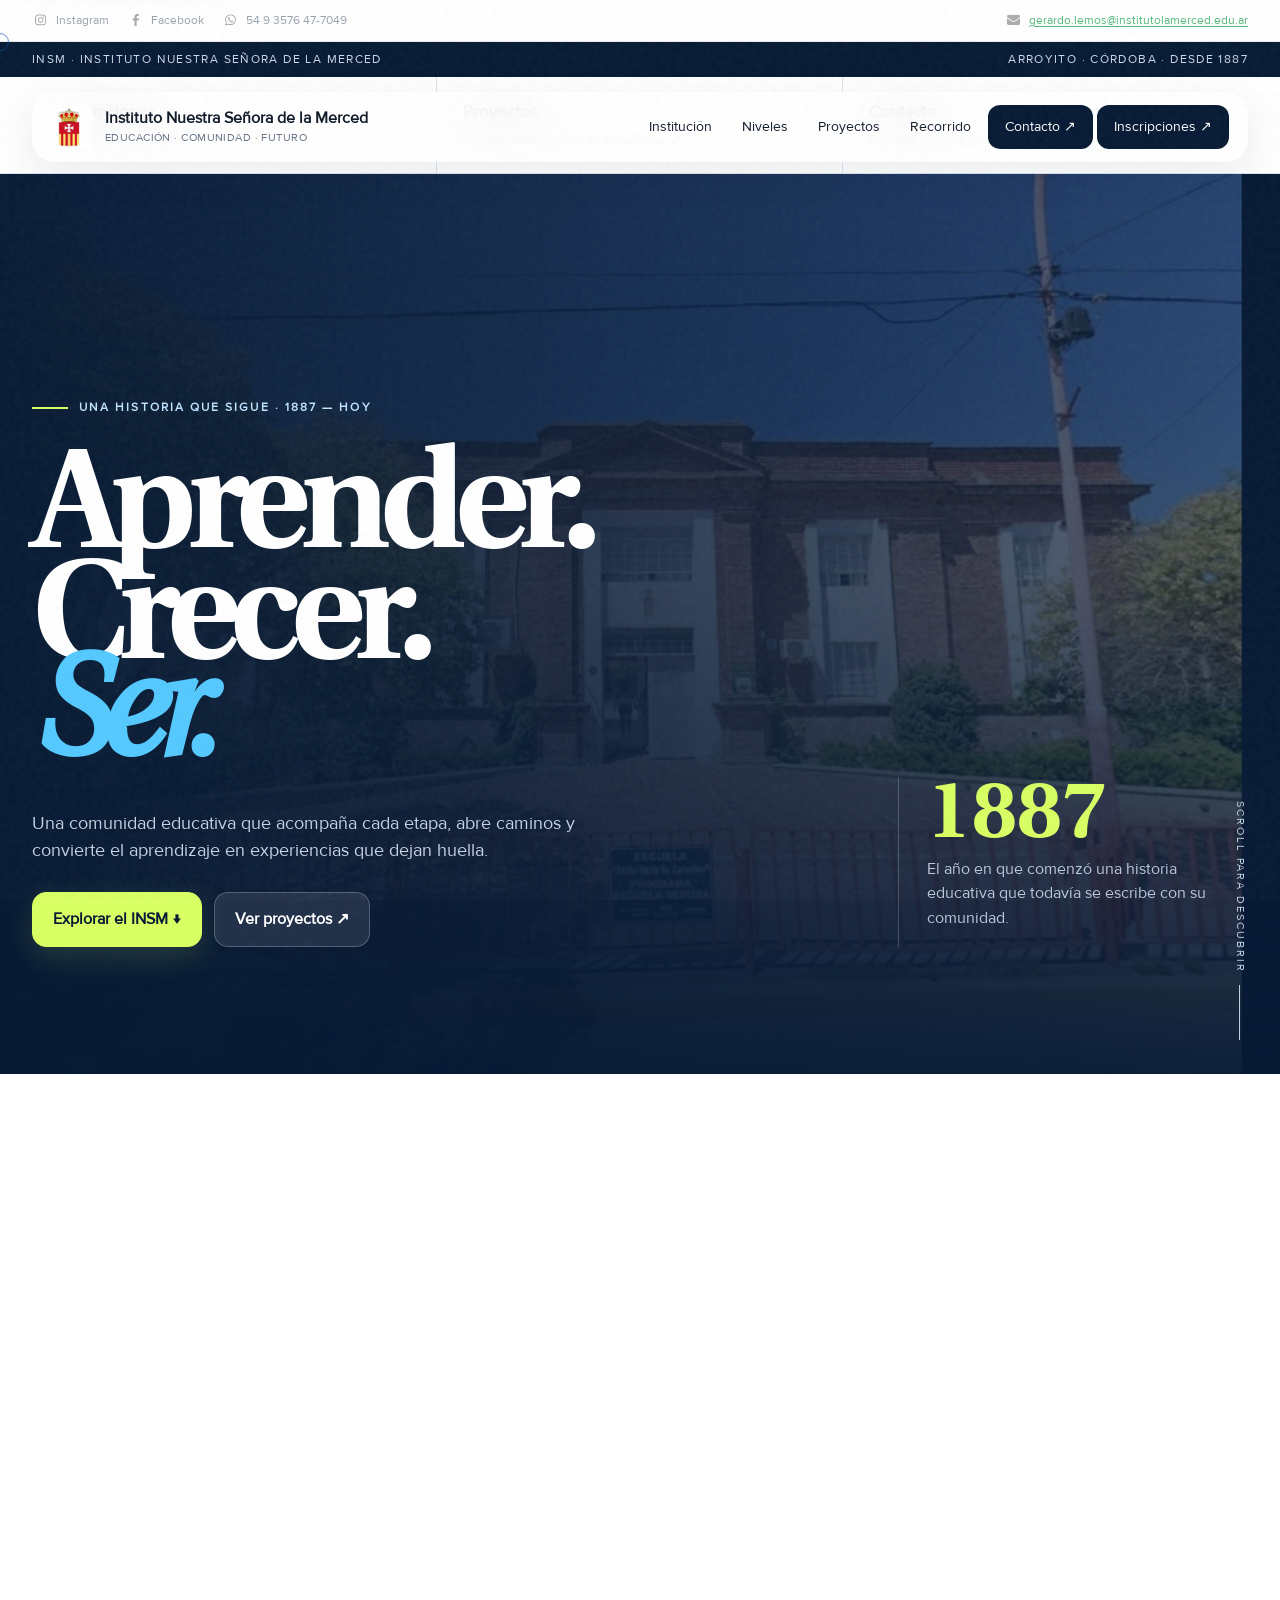
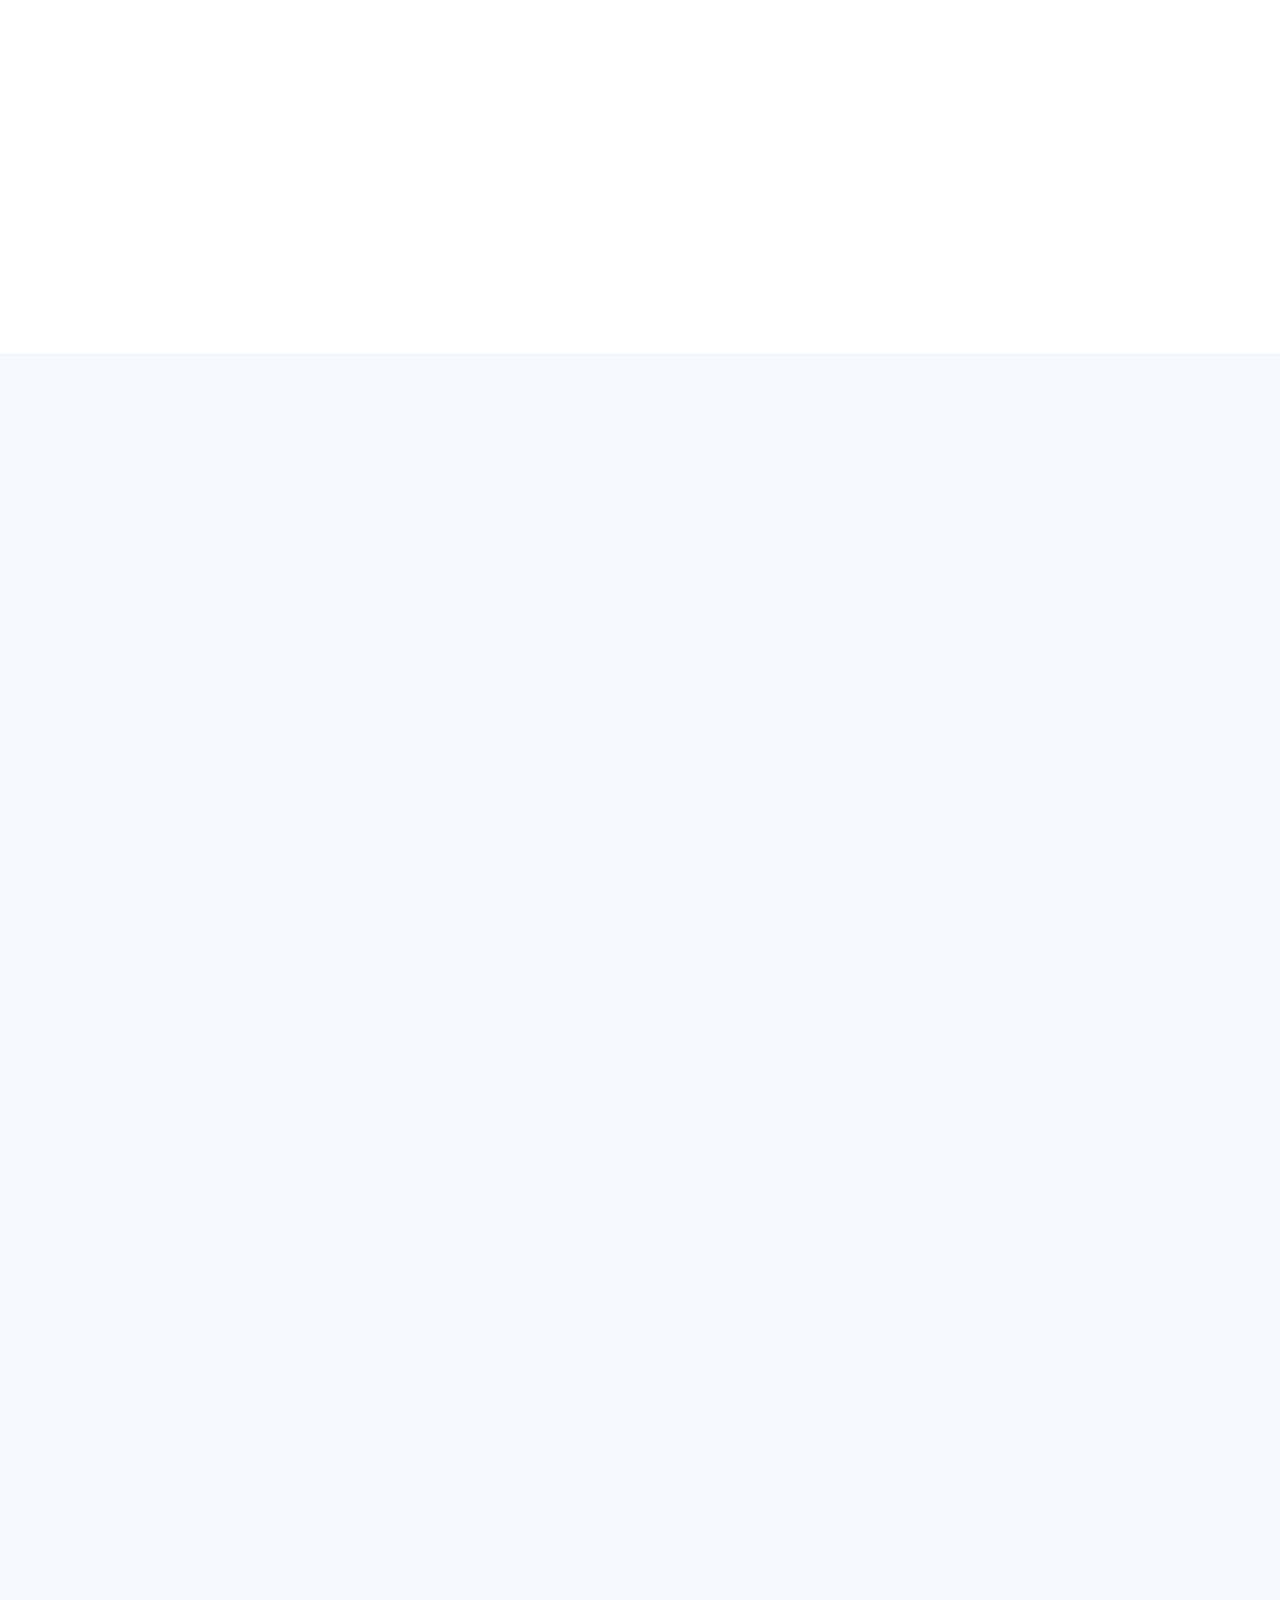
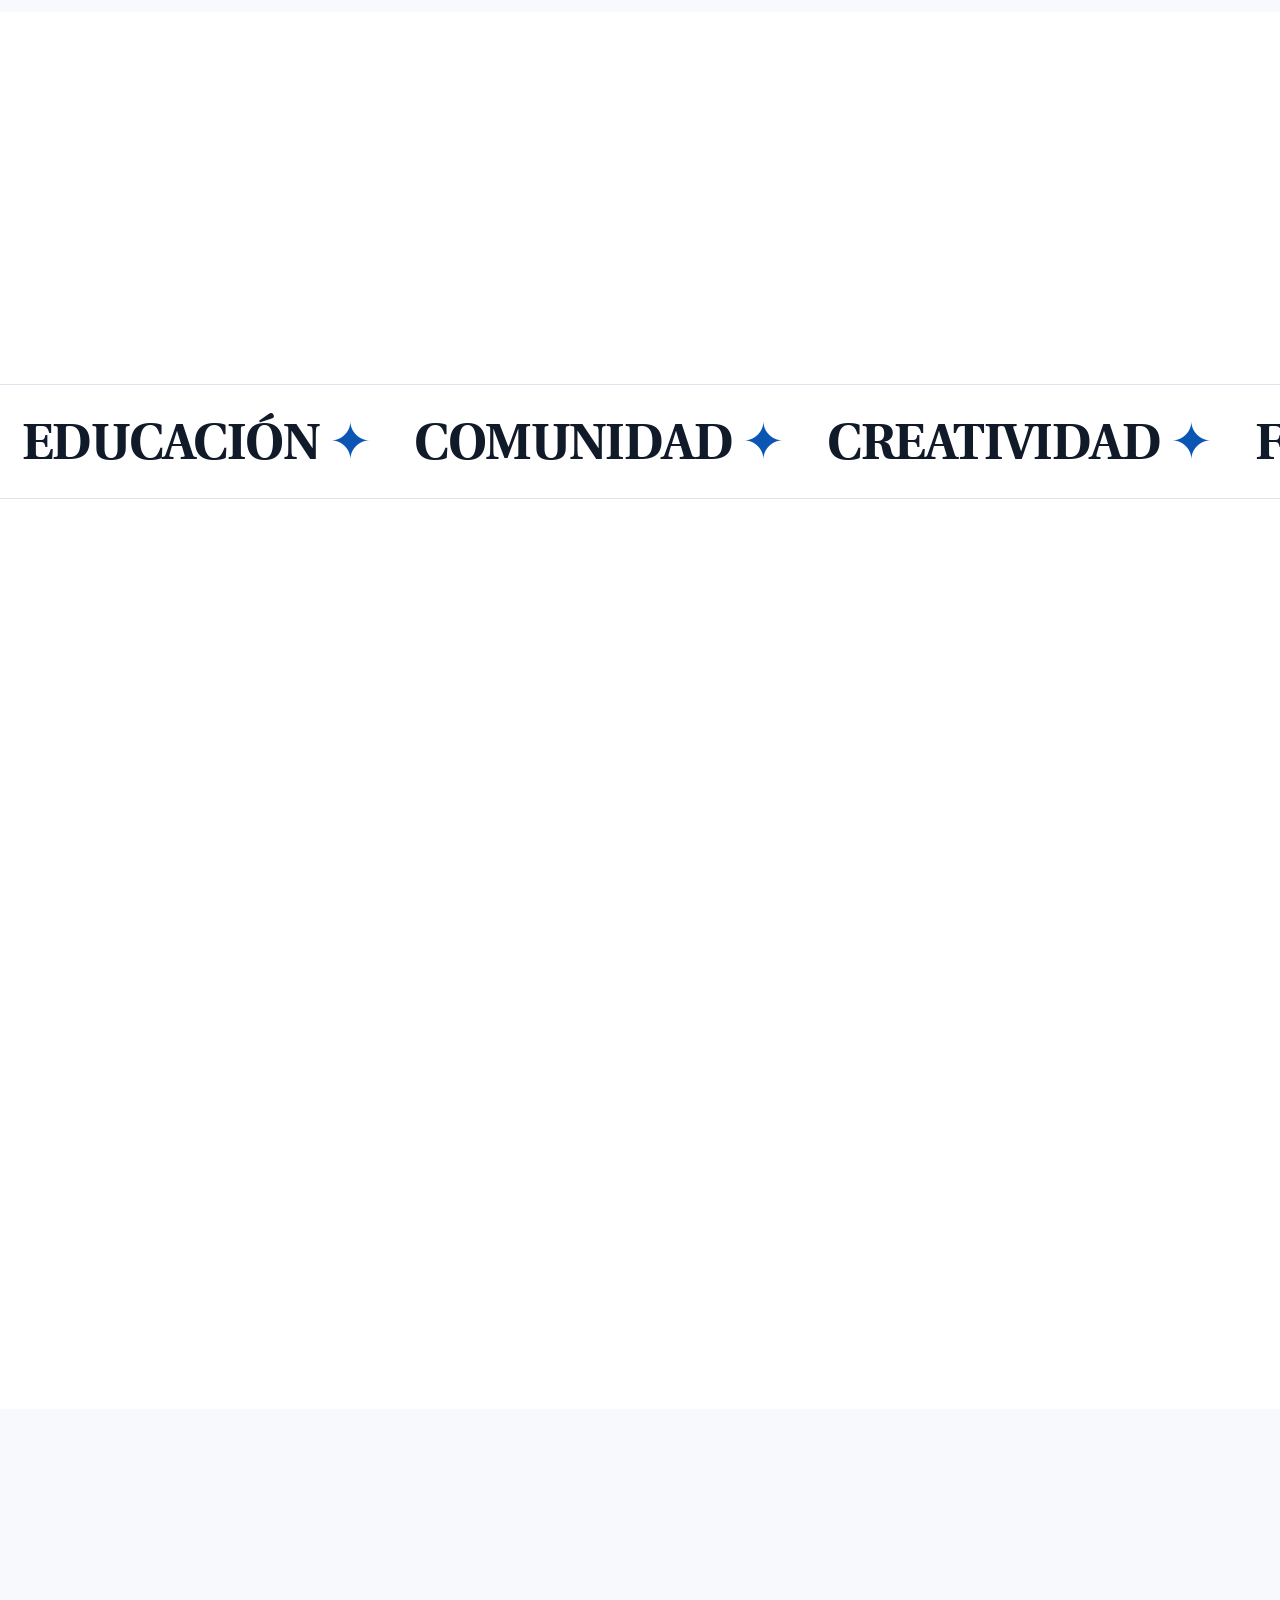
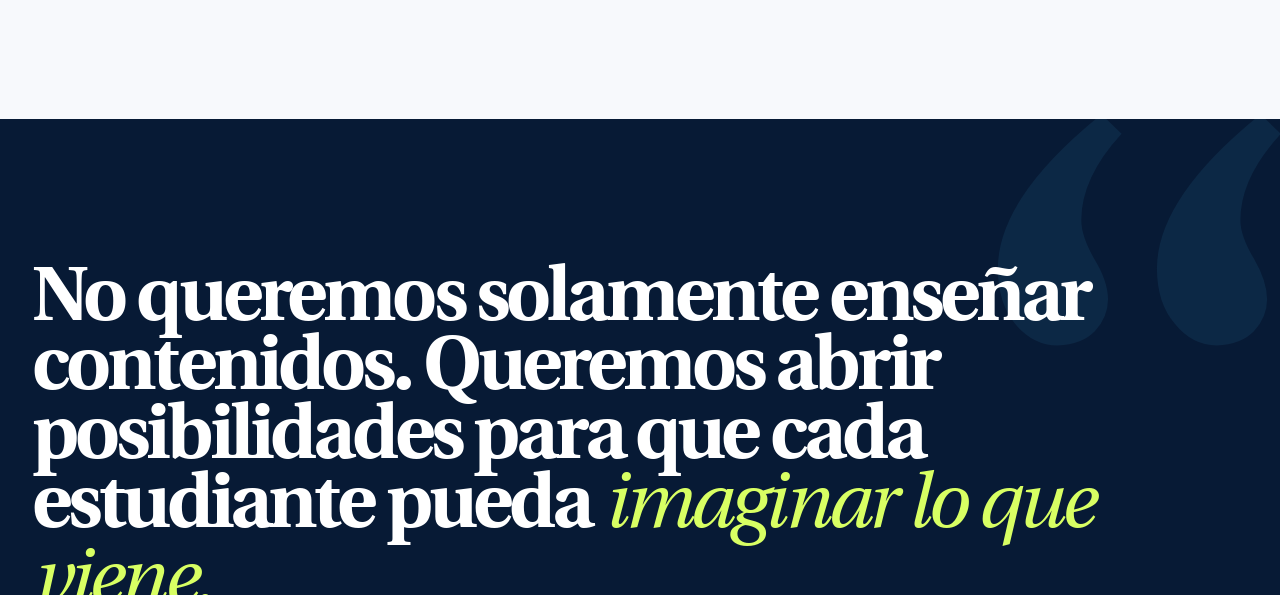
==== commit dd1d2ef5: "." ====
--- a/index.html
+++ b/index.html
@@ -4,10 +4,14 @@
 <head>
 <meta charset="utf-8"/>
 <meta content="width=device-width, initial-scale=1" name="viewport"/>
+<meta content="Instituto Nuestra Señora de la Merced" name="author"/>
+<meta content="strict-origin-when-cross-origin" name="referrer"/>
 <title>INSM · Instituto Nuestra Señora de la Merced · Arroyito</title>
 <link href="img/favicon.ico" rel="icon"/>
 <link href="modern.css" rel="stylesheet"/>
-<meta content="Instituto Nuestra Señora de la Merced de Arroyito, Córdoba. Educación, comunidad, niveles educativos, proyectos e inscripciones." name="description"/><meta content="index,follow,max-image-preview:large" name="robots"/><meta content="#071a35" name="theme-color"/><link href="https://insm.vercel.app/" rel="canonical"/><meta content="website" property="og:type"/><meta content="INSM · Instituto Nuestra Señora de la Merced · Arroyito" property="og:title"><meta content="Instituto Nuestra Señora de la Merced de Arroyito, Córdoba. Educación · Comunidad · Futuro." property="og:description"/><meta content="https://insm.vercel.app/" property="og:url"/><meta content="https://insm.vercel.app/img/entrada.webp" property="og:image"/><meta content="summary_large_image" name="twitter:card"/><meta content="INSM · Instituto Nuestra Señora de la Merced" name="twitter:title"/><meta content="Instituto Nuestra Señora de la Merced · Arroyito, Córdoba" name="twitter:description"/><meta content="https://insm.vercel.app/img/entrada.webp" name="twitter:image"/><script type="application/ld+json">{"@context":"https://schema.org","@type":"EducationalOrganization","name":"Instituto Nuestra Señora de la Merced","alternateName":"INSM","url":"https://insm.vercel.app/","address":{"@type":"PostalAddress","streetAddress":"9 de Julio 465","addressLocality":"Arroyito","addressRegion":"Córdoba","addressCountry":"AR"}}</script></meta><meta content="light" name="color-scheme"/></head>
+<meta content="Instituto Nuestra Señora de la Merced de Arroyito, Córdoba. Educación, comunidad, niveles educativos, proyectos e inscripciones." name="description"/><meta content="index,follow,max-image-preview:large" name="robots"/><meta content="#071a35" name="theme-color"/><link href="https://web95.vercel.app/" rel="canonical"/><meta content="website" property="og:type"/><meta content="INSM · Instituto Nuestra Señora de la Merced · Arroyito" property="og:title"><meta content="Instituto Nuestra Señora de la Merced de Arroyito, Córdoba. Educación · Comunidad · Futuro." property="og:description"/><meta content="https://web95.vercel.app/" property="og:url"/><meta content="https://web95.vercel.app/img/entrada.webp" property="og:image"/><meta content="summary_large_image" name="twitter:card"/><meta content="INSM · Instituto Nuestra Señora de la Merced" name="twitter:title"/><meta content="Instituto Nuestra Señora de la Merced · Arroyito, Córdoba" name="twitter:description"/><meta content="https://web95.vercel.app/img/entrada.webp" name="twitter:image"/><script type="application/ld+json">{"@context":"https://schema.org","@graph":[{"@type":"EducationalOrganization","@id":"https://web95.vercel.app/#organization","name":"Instituto Nuestra Señora de la Merced","alternateName":"INSM","url":"https://web95.vercel.app/","logo":"https://web95.vercel.app/img/logo.webp","description":"Instituto Nuestra Señora de la Merced de Arroyito, Córdoba. Educación, comunidad, niveles educativos, proyectos e inscripciones.","address":{"@type":"PostalAddress","streetAddress":"9 de Julio 465","addressLocality":"Arroyito","addressRegion":"Córdoba","postalCode":"2434","addressCountry":"AR"},"sameAs":["https://www.instagram.com/mercedariasarroyito/","https://www.facebook.com/estilomercedarioarroyito","https://www.youtube.com/@INSM.DIGITAL","https://www.tiktok.com/@insm.digital"]},{"@type":"WebSite","@id":"https://web95.vercel.app/#website","url":"https://web95.vercel.app/","name":"INSM · Instituto Nuestra Señora de la Merced","publisher":{"@id":"https://web95.vercel.app/#organization"},"inLanguage":"es-AR"}]}</script><meta content="light" name="color-scheme"/><link rel="manifest" href="site.webmanifest">
+<script>window.va=window.va||function(){(window.vaq=window.vaq||[]).push(arguments);};</script><script defer src="/_vercel/insights/script.js"></script>
+</head>
 <body><a class="skip-link" href="#contenido">Saltar al contenido principal</a>
 <!-- =========================================
          BARRA SOCIAL Y CONTACTO
@@ -112,6 +116,7 @@
         </a>
 </div>
 <main id="contenido">
+<section class="quick-actions" aria-label="Accesos rápidos"><div class="container quick-actions-grid"><a href="Inscripciones.html"><strong>Inscripciones</strong><span>Iniciá o consultá tu solicitud ↗</span></a><a href="Proyectos.html"><strong>Proyectos</strong><span>Conocé producciones de estudiantes ↗</span></a><a href="Contacto.html"><strong>Contacto</strong><span>Encontrá canales y teléfonos ↗</span></a></div></section>
 <!-- =========================================
              HERO
         ========================================== -->
--- a/modern.css
+++ b/modern.css
@@ -165,3 +165,34 @@
 @media (max-width:700px){
  .container{width:min(100% - 32px,1280px)}
 }
+
+/* WebScore 95+ refinement layer: preserve the visual identity while reducing expensive work. */
+html{background:var(--paper);text-rendering:optimizeLegibility;-webkit-text-size-adjust:100%}
+body{overscroll-behavior-x:none}
+img{height:auto}
+.page-hero-bg img,.hero-bg img{will-change:auto;transform:scale(1.02);backface-visibility:hidden}
+.nav-shell{backface-visibility:hidden}
+@media (hover:none),(pointer:coarse){.cursor{display:none!important}.project-card:hover,.level-card:hover,.btn:hover{transform:none!important}}
+@media (max-width:700px){
+  .hero{min-height:clamp(680px,100svh,900px);padding-top:140px}
+  .hero h1{font-size:clamp(3.5rem,16vw,6.5rem);letter-spacing:-.055em}
+  h2.display{font-size:clamp(3rem,14vw,5rem)}
+  .section{padding:82px 0}
+  .section-head{display:block;margin-bottom:36px}
+  .section-intro{margin-top:18px}
+  .site-nav{top:30px;padding:10px 0}
+  .nav-shell{height:64px;border-radius:18px}
+  .topline{height:30px;font-size:.61rem}
+  .topline .container span:last-child{display:none}
+}
+@media (prefers-reduced-motion:reduce){
+  .hero-bg img,.page-hero-bg img{transform:none!important}
+}
+
+.quick-actions{position:relative;z-index:5;margin-top:-1px;background:#fff;border-bottom:1px solid var(--line)}
+.quick-actions-grid{display:grid;grid-template-columns:repeat(3,1fr)}
+.quick-actions a{min-height:96px;padding:20px 26px;display:flex;flex-direction:column;justify-content:center;gap:5px;border-right:1px solid var(--line);transition:background .2s ease,transform .2s ease}
+.quick-actions a:last-child{border-right:0}
+.quick-actions a:hover{background:var(--sky);transform:translateY(-2px)}
+.quick-actions strong{font-size:1.05rem}.quick-actions span{font-size:.84rem;color:var(--muted)}
+@media(max-width:700px){.quick-actions-grid{grid-template-columns:1fr}.quick-actions a{min-height:74px;border-right:0;border-bottom:1px solid var(--line);padding:16px 18px}.quick-actions a:last-child{border-bottom:0}}
